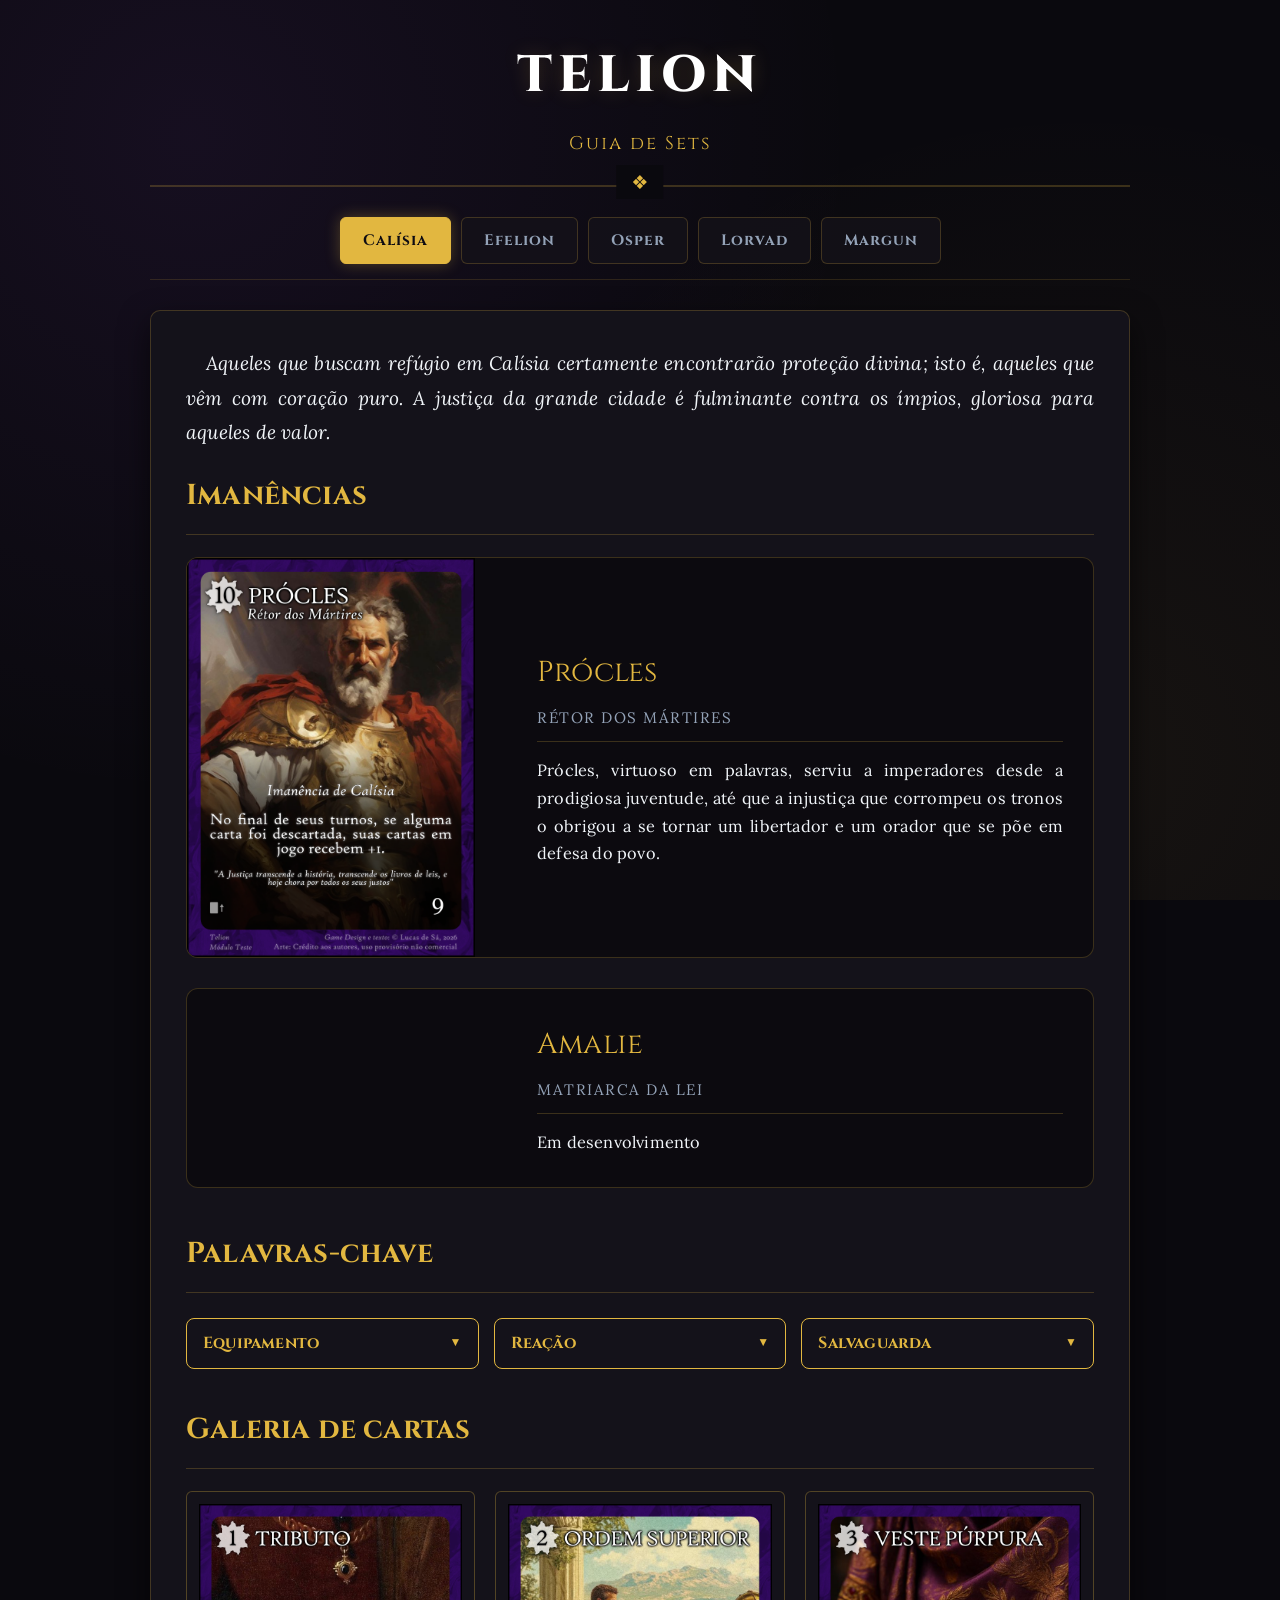
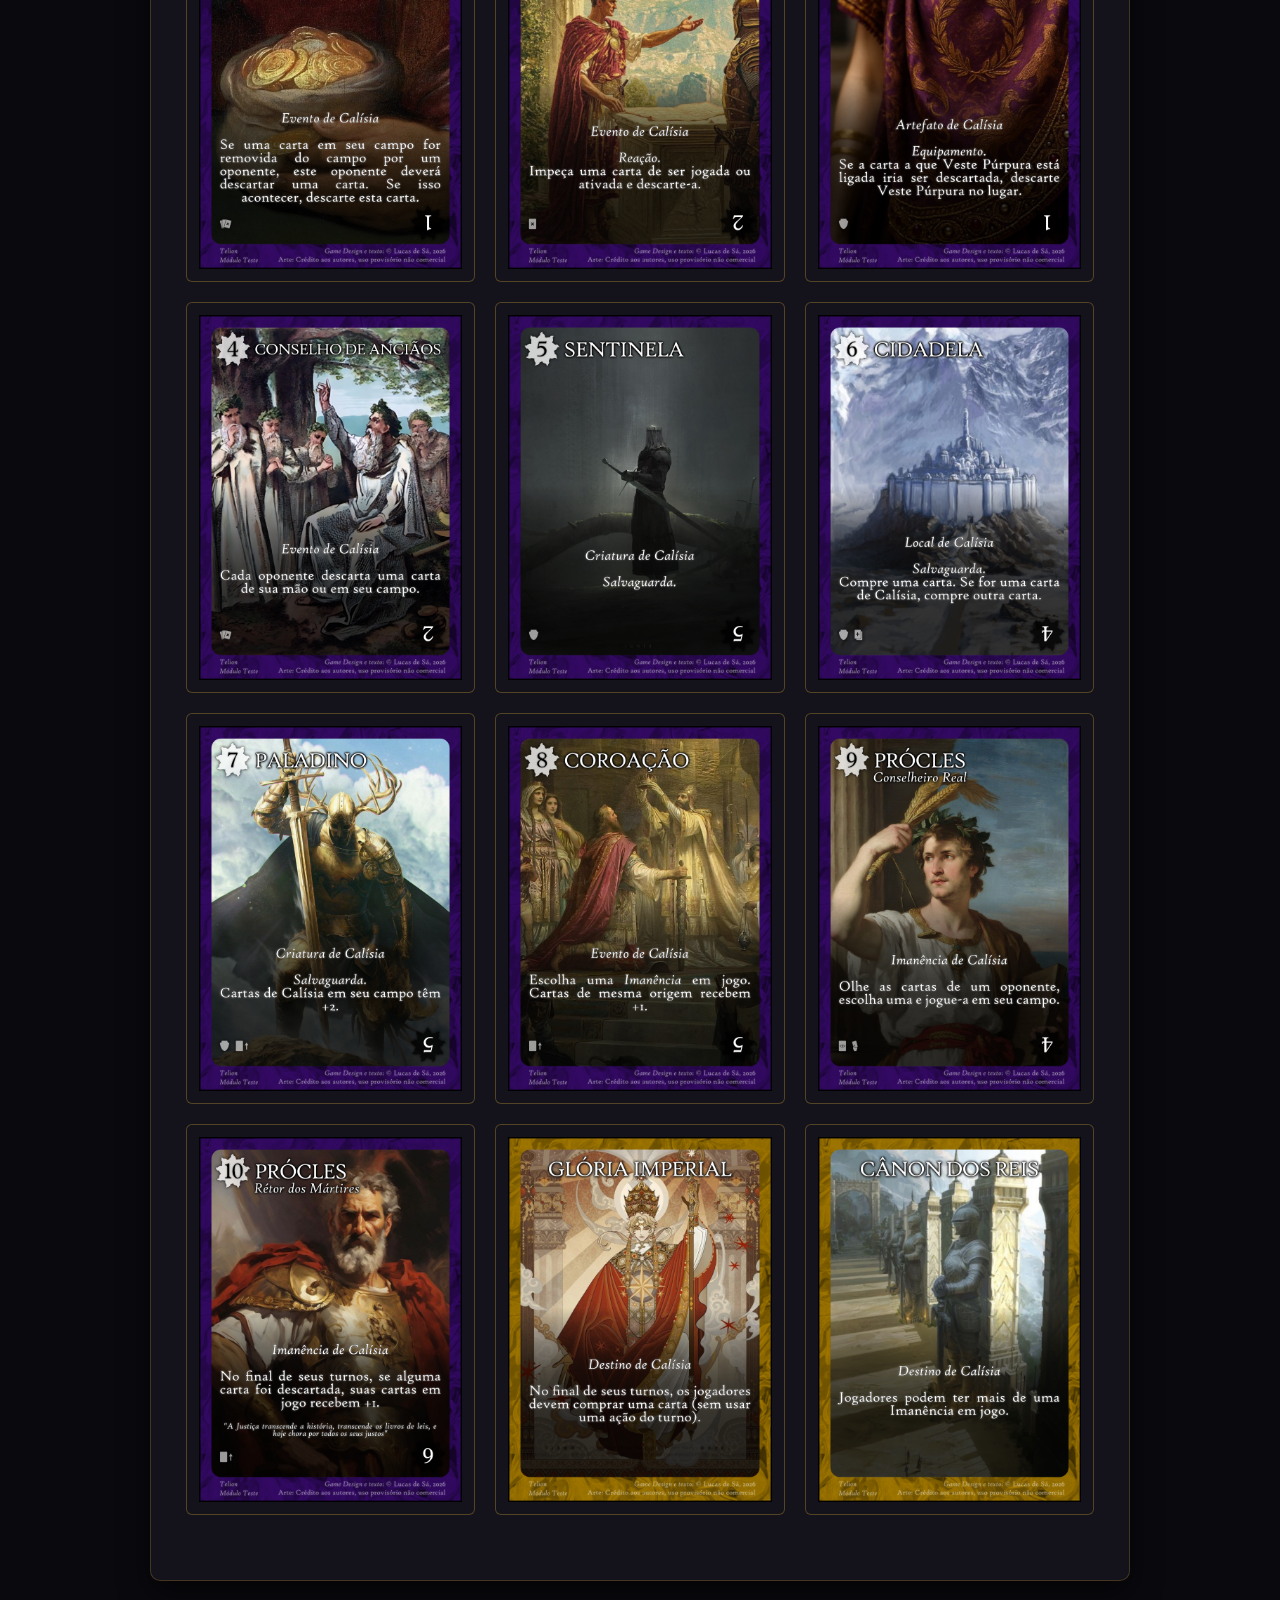
==== sets.html @ 31d84a7a "Página distinta de sets e css" ====
<!DOCTYPE html>
<html lang="pt-BR">
<head>
    <meta charset="UTF-8">
    <meta name="viewport" content="width=device-width, initial-scale=1.0">
    <title>Telion — Sets</title>
    <link rel="icon" type="image/x-icon" href="favicon.png">
    <link rel="stylesheet" href="style.css">
</head>

<body>

    <div class="container">
        <header>
            <h1 class="main-title">TELION</h1>
            <div class="subtitle">Guia de Sets</div>
        </header>

        <nav class="tabs-nav">
            <button class="tab-button active" onclick="switchTab('calisia')">Calísia</button>
            <button class="tab-button" onclick="switchTab('efelion')">Efelion</button>
            <button class="tab-button" onclick="switchTab('osper')">Osper</button>
            <button class="tab-button" onclick="switchTab('lorvad')">Lorvad</button>
            <button class="tab-button" onclick="switchTab('margun')">Margun</button>
        </nav>

        <div id="calisia" class="tab-content active">
            <div class="panel">

                <p class="set-intro">
                    <i>Aqueles que buscam refúgio em Calísia certamente encontrarão proteção divina; isto é, aqueles que vêm com coração puro. A justiça da grande cidade é fulminante contra os ímpios, gloriosa para aqueles de valor.</i>
                </p>

                <h2 class="section-title">Imanências</h2>
                <div class="heroes-showcase">
                    <div class="hero-banner-card">
                        <img class="hero-banner-img" src="cartas/Calísia_1.png" alt="Prócles">
                        <div class="hero-banner-content">
                            <div class="hero-banner-name">Prócles</div>
                            <div class="hero-banner-role">Rétor dos Mártires</div>
                            <p class="hero-banner-bio">Prócles, virtuoso em palavras, serviu a imperadores desde a prodigiosa juventude, até que a injustiça que corrompeu os tronos o obrigou a se tornar um libertador e um orador que se põe em defesa do povo.</p>
                        </div>
                    </div>

                    <div class="hero-banner-card">
                        <img class="hero-banner-img" src="">
                        <div class="hero-banner-content">
                            <div class="hero-banner-name">Amalie</div>
                            <div class="hero-banner-role">Matriarca da Lei</div>
                            <p class="hero-banner-bio">Em desenvolvimento</p>
                        </div>
                    </div>
                </div>

                <h2 class="section-title">Palavras-chave</h2>

                <div class="keywords-grid">
                    
                    <details class="kw-dropdown-item">
                        <summary>Equipamento</summary>
                        <div class="kw-dropdown-body">
                            <p>
                                Ao ser ativada, esta carta deve ser ligada a outra. A carta ativada com <i>Equipamento</i> não pode ser alvo direto de ataques, mas pode ser alvo de efeitos; além disso, ela continua provendo pontos igual ao valor de ativação.
                            </p>
                        </div>
                    </details>

                    <details class="kw-dropdown-item">
                        <summary>Reação</summary>
                        <div class="kw-dropdown-body">
                            <p>
                                Esta carta pode ser ativada do campo ou diretamente de sua mão a qualquer momento, sem consumir ações do turno. Se for ativada da mão, ponha-a em campo na forma ativada.
                            </p>
                        </div>
                    </details>

                    <details class="kw-dropdown-item">
                        <summary>Salvaguarda</summary>
                        <div class="kw-dropdown-body">
                            <p>
                                Enquanto estiverem em seu campo, apenas cartas com <i>Salvaguarda</i> podem ser atacadas ou afetadas por efeitos.
                            </p>
                        </div>
                    </details>

                </div>

                <h2 class="section-title">Galeria de cartas</h2>

                <div class="gallery-grid">
                    <!-- Substitua ou adicione as imagens de Calísia abaixo -->
                        <img class="gallery-card" src="cartas/Calísia_10.png" alt="Tributo">
                        <img class="gallery-card" src="cartas/Calísia_9.png" alt="Ordem Superior">
                        <img class="gallery-card" src="cartas/Calísia_8.png" alt="Veste Púrpura">
                        <img class="gallery-card" src="cartas/Calísia_7.png" alt="Conselho de Anciãos">
                        <img class="gallery-card" src="cartas/Calísia_6.png" alt="Sentinela">
                        <img class="gallery-card" src="cartas/Calísia_5.png" alt="Cidadela">
                        <img class="gallery-card" src="cartas/Calísia_4.png" alt="Paladino">
                        <img class="gallery-card" src="cartas/Calísia_3.png" alt="Coroação">
                        <img class="gallery-card" src="cartas/Calísia_2.png" alt="Prócles, Conselheiro Real">
                        <img class="gallery-card" src="cartas/Calísia_1.png" alt="Prócles, Rétor dos Mártires">
                        <img class="gallery-card" src="cartas/Calísia_12.png" alt="Glória Imperial">
                        <img class="gallery-card" src="cartas/Calísia_13.png" alt="Cânon dos Reis">
                </div>

            </div>
        </div>

        <div id="efelion" class="tab-content">
            <div class="panel">
                
                <p class="set-intro">
                    Em Efelion, os fios do destino são mais maleáveis, leves como o incenso, esguios como os riachos. Os mais atentos ao sobrenatural são capazes de ver e ouvir aquilo que os espíritos escondem.
                </p>

                <h2 class="section-title">Imanências</h2>

                <div class="heroes-showcase">
                    <div class="hero-banner-card">
                        <img class="hero-banner-img" src="cartas/Telion - Efelion_10.png" alt="Stessek">
                        <div class="hero-banner-content">
                            <div class="hero-banner-name">Stessek</div>
                            <div class="hero-banner-role">a Noite</div>
                            <p class="hero-banner-bio">
                                Stessek sempre foi atenta aos astros. Ainda jovem, se tornou presciente, e, antes da avançada idade, foi tomada pelos ventos como a dama de todas as estrelas noturnas.
                            </p>
                        </div>
                    </div>

                    <div class="hero-banner-card">
                        <img class="hero-banner-img" src="">
                        <div class="hero-banner-content">
                            <div class="hero-banner-name">Shem-Kofar</div>
                            <div class="hero-banner-role">Rei Profeta</div>
                            <p class="hero-banner-bio">Em desenvolvimento</p>
                        </div>
                    </div>
                </div>

                <h2 class="section-title">Palavras-chave</h2>

                <div class="keywords-grid">
                    
                    <details class="kw-dropdown-item">
                        <summary>Oculto</summary>
                        <div class="kw-dropdown-body">
                            <p>
                                Você pode jogar uma carta virada para baixo; esta carta terá o valor e os efeitos que você disser que ela tem. Outro jogador pode duvidar de suas afirmações. Se você for questionado, revele sua carta:
                            </p>
                            <ul>
                                <li>Caso ela tenha <i>Oculto</i>, o jogador que duvidou descarta duas cartas de sua mão, e a carta virada para baixo é virada para cima e passa a ter seus valores reais;</li>
                                <li>Caso ela não tenha <i>Oculto</i>, ela é descartada e você descarta uma carta de sua mão.
                            </ul>
                        </div>
                    </details>

                </div>

                <h2 class="section-title">Galeria de cartas</h2>

                <div class="gallery-grid">

                        <img class="gallery-card" src="cartas/Telion - Efelion_1.png" alt="Divinação">
                        <img class="gallery-card" src="cartas/Telion - Efelion_2.png" alt="Sombra">
                        <img class="gallery-card" src="cartas/Telion - Efelion_3.png" alt="Olhos na Escuridão">
                        <img class="gallery-card" src="cartas/Telion - Efelion_4.png" alt="Enviado do Destino">
                        <img class="gallery-card" src="cartas/Telion - Efelion_5.png" alt="Possessão">
                        <img class="gallery-card" src="cartas/Telion - Efelion_6.png" alt="Divindade Esquecida">
                        <img class="gallery-card" src="cartas/Telion - Efelion_7.png" alt="Eclipse">
                        <img class="gallery-card" src="cartas/Telion - Efelion_8.png" alt="Sefret, Astro Encarnado">
                        <img class="gallery-card" src="cartas/Telion - Efelion_9.png" alt="Stessek, a Astromante">
                        <img class="gallery-card" src="cartas/Telion - Efelion_10.png" alt="Stessek, a Noite">
                        <img class="gallery-card" src="cartas/Telion - Efelion_12.png" alt="Teose">
                        <img class="gallery-card" src="cartas/Telion - Efelion_13.png" alt="Gnose">

                </div>

            </div>
        </div>

        <div id="osper" class="tab-content">
            <div class="panel">
                
                <p class="set-intro">
                    Nos campos de Osper, aqueles de espírito bravio herdam o louvor das gerações. Os que anseiam por liberdade a conquistam com perícia e os dignos recebem o mistério do sagrado metal Osperita.
                </p>

                <h2 class="section-title">Imanências</h2>

                <div class="heroes-showcase">
                    <div class="hero-banner-card">
                        <img class="hero-banner-img" src="cartas/Telion - Osper_10.png" alt="Tunmir">
                        <div class="hero-banner-content">
                            <div class="hero-banner-name">Tunmir</div>
                            <div class="hero-banner-role">o Imortal</div>
                            <p class="hero-banner-bio">
                                Escolhido pela Senda, Tunmir recebe o mistério da Osperita, mas não para benefício próprio. Guerreiro invencível, herda a imortalidade para trazer fim àqueles que ousam valer-se do povo de Osper.
                            </p>
                        </div>
                    </div>

                    <div class="hero-banner-card">
                        <img class="hero-banner-img" src="">
                        <div class="hero-banner-content">
                            <div class="hero-banner-name">Feskör</div>
                            <div class="hero-banner-role">Espada do Apocalipse</div>
                            <p class="hero-banner-bio">Em desenvolvimento</p>
                        </div>
                    </div>
                </div>

                <h2 class="section-title">Palavras-chave</h2>

                <div class="keywords-grid">
                    
                    <details class="kw-dropdown-item">
                        <summary>Equipamento</summary>
                        <div class="kw-dropdown-body">
                            <p>
                                Ao ser ativada, esta carta deve ser ligada a outra. A carta ativada com <i>Equipamento</i> não pode ser alvo direto de ataques, mas pode ser alvo de efeitos; além disso, ela continua provendo pontos igual ao valor de ativação.
                            </p>
                        </div>
                    </details>

                    <details class="kw-dropdown-item">
                        <summary>Reação</summary>
                        <div class="kw-dropdown-body">
                            <p>
                                Esta carta pode ser ativada do campo ou diretamente de sua mão a qualquer momento, sem consumir ações do turno. Se for ativada da mão, ponha-a em campo na forma ativada.
                            </p>
                        </div>
                    </details>

                </div>

                <h2 class="section-title">Galeria de cartas</h2>

                <div class="gallery-grid">

                    <img class="gallery-card" src="cartas/Telion - Osper_1.png" alt="Ressentimento">
                    <img class="gallery-card" src="cartas/Telion - Osper_2.png" alt="Espadachim">
                    <img class="gallery-card" src="cartas/Telion - Osper_3.png" alt="Campos de Sangue">
                    <img class="gallery-card" src="cartas/Telion - Osper_4.png" alt="Emboscada">
                    <img class="gallery-card" src="cartas/Telion - Osper_5.png" alt="Espada de Osperita">
                    <img class="gallery-card" src="cartas/Telion - Osper_6.png" alt="Vingança">
                    <img class="gallery-card" src="cartas/Telion - Osper_7.png" alt="Caminho do Guerreiro">
                    <img class="gallery-card" src="cartas/Telion - Osper_8.png" alt="Húbris">
                    <img class="gallery-card" src="cartas/Telion - Osper_9.png" alt="Tunmir da Lâmina Sacra">
                    <img class="gallery-card" src="cartas/Telion - Osper_10.png" alt="Tunmir, o Imortal">
                    <img class="gallery-card" src="cartas/Telion - Osper_12.png" alt="Canção Imortal">
                    <img class="gallery-card" src="cartas/Telion - Osper_13.png" alt="Catársis">
                </div>
            </div>
        </div>

        <div id="lorvad" class="tab-content">
            <div class="panel">
                
                <p class="set-intro">
                    Lorvad, País dos Cavaleiros. Muitos dos que aqui crescem aprendem desde cedo que a vida não é dada, mas deve ser conquistada. O Caminho é não dobrar os joelhos antes de brandir a lança.
                </p>

                <h2 class="section-title">Imanências</h2>

                <div class="heroes-showcase">
                    <div class="hero-banner-card">
                        <img class="hero-banner-img" src="cartas/Telion - Lorvad_10.png" alt="Astar">
                        <div class="hero-banner-content">
                            <div class="hero-banner-name">Astar</div>
                            <div class="hero-banner-role">Anjo da Liberdade</div>
                            <p class="hero-banner-bio">
                                Astar sempre se deleitou em cavalgar pelos campos. Seu coração amava a liberdade. Por essa liberdade, sua e de seu povo, lutou toda a sua vida até ser elevado como seu portador eterno.
                            </p>
                        </div>
                    </div>

                    <div class="hero-banner-card">
                        <img class="hero-banner-img" src="">
                        <div class="hero-banner-content">
                            <div class="hero-banner-name">Remmskar</div>
                            <div class="hero-banner-role">Solista da Tempestade</div>
                            <p class="hero-banner-bio">Em desenvolvimento</p>
                        </div>
                    </div>
                </div>

                <h2 class="section-title">Palavras-chave</h2>

                <div class="keywords-grid">
                    
                    <p style="font-size: 0.9rem; color: var(--text-muted); font-style: italic;">
                            (Este set não possui palavras-chave específicas).
                        </p>

                </div>

                <h2 class="section-title">Galeria de cartas</h2>

                <div class="gallery-grid">

                        <img class="gallery-card" src="cartas/Telion - Lorvad_1.png" alt="Dom da Inocência">
                        <img class="gallery-card" src="cartas/Telion - Lorvad_2.png" alt="Cântico de Batalha">
                        <img class="gallery-card" src="cartas/Telion - Lorvad_3.png" alt="Ventos Impetuosos">
                        <img class="gallery-card" src="cartas/Telion - Lorvad_4.png" alt="Cavalo Fiel">
                        <img class="gallery-card" src="cartas/Telion - Lorvad_5.png" alt="Bravura">
                        <img class="gallery-card" src="cartas/Telion - Lorvad_6.png" alt="Chamado à Aventura">
                        <img class="gallery-card" src="cartas/Telion - Lorvad_7.png" alt="Salto de Fé">
                        <img class="gallery-card" src="cartas/Telion - Lorvad_8.png" alt="Embate Inesquecível">
                        <img class="gallery-card" src="cartas/Telion - Lorvad_9.png" alt="Astar, Prodígio Cavaleiro">
                        <img class="gallery-card" src="cartas/Telion - Lorvad_10.png" alt="Astar, Anjo da Liberdade">
                        <img class="gallery-card" src="cartas/Telion - Lorvad_11.png" alt="Espírito Desacorrentado">
                        <img class="gallery-card" src="cartas/Telion - Lorvad_12.png" alt="Romper Barreiras">

                </div>
            </div>
        </div>

        <div id="margun" class="tab-content">
            <div class="panel">
                
                <p class="set-intro">
                    Os segredos dos mortos estão guardados sob o véu inseparável do submundo, porém ocasionalmente alguns conseguem escutar os sussurros que vêm do outro lado; principalmente quando se trata dos divinadores de Margun.
                </p>

                <h2 class="section-title">Imanências</h2>

                <div class="heroes-showcase">
                    <div class="hero-banner-card">
                        <img class="hero-banner-img" src="cartas/Telion - Margun_10.png" alt="Erin">
                        <div class="hero-banner-content">
                            <div class="hero-banner-name">Erin</div>
                            <div class="hero-banner-role">Musa da Lamentação</div>
                            <p class="hero-banner-bio">
                                Erin dedicava-se a consolar e assistir àqueles que perderam entes queridos. Seu coração pio a elevou entre todos, até que, antes de ver a morte, foi dada passagem ao lugar entre mundos, onde observa a jornada de muitas almas.
                            </p>
                        </div>
                    </div>

                    <div class="hero-banner-card">
                        <img class="hero-banner-img" src="">
                        <div class="hero-banner-content">
                            <div class="hero-banner-name">Baruk</div>
                            <div class="hero-banner-role">Rei Caído</div>
                            <p class="hero-banner-bio">Em desenvolvimento</p>
                        </div>
                    </div>
                </div>

                <h2 class="section-title">Palavras-chave</h2>

                <div class="keywords-grid">
                    
                    <p style="font-size: 0.9rem; color: var(--text-muted); font-style: italic;">
                            (Este set não possui palavras-chave específicas).
                        </p>

                </div>

                <h2 class="section-title">Galeria de cartas</h2>

                <div class="gallery-grid">

                        <img class="gallery-card" src="cartas/Telion - Margun_1.png" alt="Rito Fúnebre">
                        <img class="gallery-card" src="cartas/Telion - Margun_2.png" alt="Incensário">
                        <img class="gallery-card" src="cartas/Telion - Margun_3.png" alt="Culto aos Ancestrais">
                        <img class="gallery-card" src="cartas/Telion - Margun_4.png" alt="Jardim do Descanso">
                        <img class="gallery-card" src="cartas/Telion - Margun_5.png" alt="Epitáfio">
                        <img class="gallery-card" src="cartas/Telion - Margun_6.png" alt="Fantasma">
                        <img class="gallery-card" src="cartas/Telion - Margun_7.png" alt="Dança dos Mortos">
                        <img class="gallery-card" src="cartas/Telion - Margun_8.png" alt="Condrac, Guia do Submundo">
                        <img class="gallery-card" src="cartas/Telion - Margun_9.png" alt="Erin, Dama Carpideira">
                        <img class="gallery-card" src="cartas/Telion - Margun_10.png" alt="Erin, Musa da Lamentação">
                        <img class="gallery-card" src="cartas/Telion - Margun_11.png" alt="Reencarnação">
                        <img class="gallery-card" src="cartas/Telion - Margun_12.png" alt="Paz Eterna">

                </div>
            </div>
        </div>

    </div>

    <script>
        function switchTab(tabId) {
            document.querySelectorAll('.tab-content').forEach(c => c.classList.remove('active'));
            document.querySelectorAll('.tab-button').forEach(b => b.classList.remove('active'));
            document.getElementById(tabId).classList.add('active');
            if(event && event.currentTarget) event.currentTarget.classList.add('active');
        }
    </script>
</body>
</html>
---- style.css ----
@import url('https://fonts.googleapis.com/css2?family=Cinzel:wght@600;700;800&family=Lora:ital,wght@0,400;0,500;0,600;1,400&display=swap');

        :root {
            --bg-dark: #0a090e;
            --bg-card: #14121a;
            --bg-card-hover: #1c1826;
            --accent-gold: #e2b740;
            --accent-gold-glow: rgba(226, 183, 64, 0.2);
            --accent-purple: #a855f7;
            --text-main: #f1f5f9;
            --text-muted: #94a3b8;
            --border-color: rgba(226, 183, 64, 0.22);
            
            /* Tipografia otimizada para legibilidade digital */
            --font-heading: 'Cinzel', serif;
            --font-body: 'Lora', system-ui, -apple-system, sans-serif;
        }

        * {
            box-sizing: border-box;
            margin: 0;
            padding: 0;
        }

        body {
            background-color: var(--bg-dark);
            color: var(--text-main);
            font-family: var(--font-body);
            font-size: 18px;
            line-height: 1.8;
            letter-spacing: 0.2px;
            background-image: 
                radial-gradient(circle at 15% 15%, rgba(168, 85, 247, 0.08) 0%, transparent 50%),
                radial-gradient(circle at 85% 85%, rgba(226, 183, 64, 0.06) 0%, transparent 50%);
            background-attachment: fixed;
            padding: 30px 15px;
            -webkit-font-smoothing: antialiased;
        }

        .container {
            max-width: 980px;
            margin: 0 auto;
        }

        /* Header */
        header {
            text-align: center;
            padding-bottom: 25px;
            margin-bottom: 30px;
            border-bottom: 2px solid var(--border-color);
            position: relative;
        }

        header::after {
            content: '❖';
            position: absolute;
            bottom: -14px;
            left: 50%;
            transform: translateX(-50%);
            background: var(--bg-dark);
            padding: 0 15px;
            color: var(--accent-gold);
            font-size: 1.2rem;
        }

        h1.main-title {
            font-family: var(--font-heading);
            font-size: 3.2rem;
            font-weight: 800;
            letter-spacing: 6px;
            color: #ffffff;
            text-shadow: 0 0 20px var(--accent-gold-glow);
            text-transform: uppercase;
            margin-bottom: 5px;
        }

        .subtitle {
            font-family: var(--font-heading);
            font-size: 1.15rem;
            color: var(--accent-gold);
            letter-spacing: 2px;
        }

        /* NAVEGAÇÃO POR TABS */
        .tabs-nav {
            display: flex;
            flex-wrap: wrap;
            gap: 10px;
            justify-content: center;
            margin-bottom: 30px;
            border-bottom: 1px solid rgba(226, 183, 64, 0.15);
            padding-bottom: 15px;
        }

        .tab-button {
            background: rgba(20, 18, 26, 0.8);
            border: 1px solid var(--border-color);
            color: var(--text-muted);
            padding: 12px 22px;
            font-family: var(--font-heading);
            font-size: 0.95rem;
            font-weight: 700;
            letter-spacing: 1px;
            border-radius: 6px;
            cursor: pointer;
            transition: all 0.25s ease;
            display: flex;
            align-items: center;
            gap: 8px;
        }

        .tab-button:hover {
            color: #ffffff;
            border-color: var(--accent-gold);
            background: var(--bg-card-hover);
        }

        .tab-button.active {
            background: var(--accent-gold);
            color: #0d0b12;
            border-color: var(--accent-gold);
            box-shadow: 0 0 15px rgba(226, 183, 64, 0.3);
        }

        /* PAINÉIS DE CONTEÚDO */
        .tab-content {
            display: none;
            animation: fadeIn 0.3s ease-in-out;
        }

        .tab-content.active {
            display: block;
        }

        @keyframes fadeIn {
            from { opacity: 0; transform: translateY(6px); }
            to { opacity: 1; transform: translateY(0); }
        }

        .panel {
            background: var(--bg-card);
            border: 1px solid var(--border-color);
            border-radius: 10px;
            padding: 35px;
            box-shadow: 0 12px 30px rgba(0, 0, 0, 0.6);
        }

        h2.section-title {
            font-family: var(--font-heading);
            font-size: 1.8rem;
            font-weight: 700;
            color: var(--accent-gold);
            border-bottom: 1px solid var(--border-color);
            padding-bottom: 12px;
            margin-bottom: 22px;
            display: flex;
            align-items: center;
            gap: 12px;
        }

        h3.subsection-title {
            font-family: var(--font-heading);
            font-size: 1.25rem;
            font-weight: 600;
            color: #ffffff;
            margin: 24px 0 12px 0;
        }

        p {
            margin-bottom: 16px;
            font-size: 1.05rem;
            color: var(--text-main);
            text-indent: 20px;
            text-align: justify;
        }

        ul {
            margin-left: 24px;
            margin-bottom: 18px;
        }

        li {
            margin-bottom: 10px;
            font-size: 1.02rem;
        }

        /* OPÇÕES DE TURNO */
        .options-grid {
            display: grid;
            grid-template-columns: 1fr 1fr;
            gap: 20px;
            margin: 22px 0;
        }

        @media (max-width: 768px) {
            .options-grid { grid-template-columns: 1fr; }
        }

        .option-box {
            background: rgba(255, 255, 255, 0.02);
            border: 1px solid var(--border-color);
            border-radius: 8px;
            padding: 22px;
        }

        .option-box-header {
            font-family: var(--font-heading);
            font-size: 1.15rem;
            font-weight: 700;
            color: var(--accent-gold);
            margin-bottom: 12px;
            border-bottom: 1px dashed rgba(226, 183, 64, 0.3);
            padding-bottom: 8px;
        }

        /* HIGHLIGHT BOX */
        .highlight-box {
            background: rgba(226, 183, 64, 0.08);
            border-left: 4px solid var(--accent-gold);
            padding: 18px 20px;
            margin: 20px 0;
            border-radius: 0 8px 8px 0;
            font-size: 1.02rem;
        }

        /* ANATOMIA DA CARTA */
        .anatomy-container {
            display: grid;
            grid-template-columns: 1fr 1fr;
            gap: 35px;
            align-items: center;
        }

        @media (max-width: 768px) {
            .anatomy-container { grid-template-columns: 1fr; }
        }

        .anatomy-image-wrap {
            text-align: center;
        }

        .anatomy-image-wrap img {
            max-width: 100%;
            border-radius: 10px;
            border: 1px solid var(--border-color);
            box-shadow: 0 10px 25px rgba(0,0,0,0.7);
        }

        /* SETS SHOWCASE */
        .set-card {
            background: rgba(0,0,0,0.3);
            border: 1px solid var(--border-color);
            border-radius: 10px;
            padding: 24px;
            margin-bottom: 25px;
            display: grid;
            grid-template-columns: 360px 1fr;
            gap: 25px;
            align-items: start;
        }

        @media (max-width: 768px) {
            .set-card { grid-template-columns: 1fr; }
        }

        .set-img-wrap img {
            width: 100%;
            border-radius: 8px;
            border: 1px solid rgba(226, 183, 64, 0.35);
            box-shadow: 0 6px 18px rgba(0,0,0,0.6);
            transition: transform 0.3s ease;
        }

        .set-img-wrap img:hover {
            transform: scale(1.5);
            position: relative;
            z-index: 10;
        }

        .set-title {
            font-family: var(--font-heading);
            font-size: 1.5rem;
            font-weight: 700;
            color: var(--accent-gold);
            margin-bottom: 12px;
        }

        .keyword-badge {
            display: inline-block;
            background: rgba(226, 183, 64, 0.15);
            border: 1px solid var(--accent-gold);
            color: var(--accent-gold);
            padding: 4px 12px;
            border-radius: 4px;
            font-size: 0.9rem;
            font-weight: 700;
            letter-spacing: 0.5px;
            margin-top: 10px;
            margin-bottom: 6px;
        }

        /* GALERIA DE CARTAS */
        .gallery-set-title {
            font-family: var(--font-heading);
            font-size: 1.4rem;
            color: var(--accent-gold);
            margin: 30px 0 15px 0;
            border-bottom: 1px solid var(--border-color);
            padding-bottom: 6px;
        }

        .gallery-grid {
            display: grid;
            grid-template-columns: repeat(auto-fill, minmax(220px, 1fr));
            gap: 20px;
            margin-bottom: 30px;
        }

        .gallery-card {
            background: var(--bg-card);
            border: 1px solid var(--border-color);
            padding: 12px;
            text-align: center;
            width: 100%;
            height: auto;
            border-radius: 6px;
            border: 1px solid rgba(226, 183, 64, 0.3);
            transition: transform 0.3s ease;
            cursor: pointer;
        }

        .gallery-card:hover {
            transform: scale(1.5);
            position: relative;
            z-index: 10;
        }

        footer {
            text-align: center;
            padding: 25px;
            color: var(--text-muted);
            font-size: 0.95rem;
            border-top: 1px solid var(--border-color);
            margin-top: 40px;
        }

        .keywords-grid {
            display: flex;
            flex-wrap: wrap;
            gap: 15px;
            justify-content: center;
            margin: 25px 0 35px 0;
        }

        .kw-dropdown {
            border-radius: 8px;
            overflow: hidden;
            width: fit-content;
            max-width: 80%;
            margin-left: auto;
            margin-right: auto;
        }

        .kw-dropdown summary {
            font-family: var(--font-heading);
            color: var(--accent-gold);
            padding: 5px 20px;
            cursor: pointer;
            user-select: none;
            font-weight: 500;
            display: flex;
            align-items: center;
            justify-content: center;
            outline: none;
            white-space: nowrap;
        }

        .kw-dropdown summary::-webkit-details-marker { display: none; }

        .kw-dropdown summary::after {
            content: "▼";
            font-size: 0.8rem;
            transition: transform 0.3s ease;
            margin-left: 10px;
        }

        .kw-dropdown[open] summary::after {
            transform: rotate(180deg);
        }

        .kw-dropdown-content {
            padding: 0 20px 20px 20px;
            border-top: 1px dashed rgba(226, 183, 64, 0.2);
        }

        .kw-item {
            margin-top: 15px;
        }

        /* Personagens em Mosaico Duplo Épico */
        .heroes-showcase {
            display: flex;
            flex-direction: column;
            gap: 30px;
            margin-bottom: 40px;
        }

        .hero-banner-card {
            background: rgba(0, 0, 0, 0.4);
            border: 1px solid var(--border-color);
            border-radius: 12px;
            overflow: hidden;
            display: grid;
            grid-template-columns: 320px 1fr;
            transition: border-color 0.3s ease, box-shadow 0.3s ease;
        }

        .hero-banner-card:hover {
            border-color: var(--accent-gold);
            box-shadow: 0 8px 25px rgba(226, 183, 64, 0.15);
        }

        @media (max-width: 768px) {
            .hero-banner-card { grid-template-columns: 1fr; }
        }

        .hero-banner-img {
            width: 90%;
            height: 90%px;
            object-fit: cover;
            display: block;
        }

        .hero-banner-content {
            padding: 30px;
            display: flex;
            flex-direction: column;
            justify-content: center;
        }

        .hero-banner-name {
            font-family: var(--font-heading);
            font-size: 1.8rem;
            color: var(--accent-gold);
            margin-bottom: 5px;
        }

        .hero-banner-role {
            font-size: 0.95rem;
            color: var(--text-muted);
            text-transform: uppercase;
            letter-spacing: 1.5px;
            margin-bottom: 15px;
            border-bottom: 1px solid var(--border-color);
            padding-bottom: 10px;
        }

        .hero-banner-bio {
            font-size: 1.02rem;
            line-height: 1.7;
            color: var(--text-main);
            text-indent: 0;
            margin: 0;
        }

        .set-intro {
             font-size: 1.2rem;
             margin-bottom: 20px;
             font-style: italic;
        }

        .kw-dropdown-item {
            flex: 1 1 250px;             /* Enfileira na horizontal e expande proporcionalmente */
            max-width: 320px;            /* Evita que fiquem gigantes em telas muito grandes */
            border: 1px solid var(--accent-gold);
            border-radius: 8px;
            overflow: hidden;
            height: fit-content;         /* Garante que o dropdown não afete a altura dos vizinhos */
            transition: background 0.3s ease;
        }

        .kw-dropdown-item:hover {
            background: rgba(226, 183, 64, 0.08);
        }

        /* Botão/Título de cada Palavra-Chave */
        .kw-dropdown-item summary {
            font-family: var(--font-heading);
            color: var(--accent-gold);
            font-weight: 700;
            font-size: 1rem;
            padding: 10px 16px;
            cursor: pointer;
            user-select: none;
            display: flex;
            align-items: center;
            justify-content: space-between;
            outline: none;
        }

        .kw-dropdown-item summary::-webkit-details-marker {
            display: none;
        }

        .kw-dropdown-item summary::after {
            content: "▼";
            font-size: 0.75rem;
            margin-left: 8px;
            transition: transform 0.3s ease;
        }

        .kw-dropdown-item[open] summary::after {
            transform: rotate(180deg);
        }

        /* Conteúdo Expandido da Regra */
        .kw-dropdown-body {
            padding: 12px 16px;
            border-top: 1px dashed rgba(226, 183, 64, 0.25);
            background: rgba(0, 0, 0, 0.2);
        }

        .kw-dropdown-body p {
            font-size: 0.95rem;
            color: var(--text-main);
            margin: 0;
        }
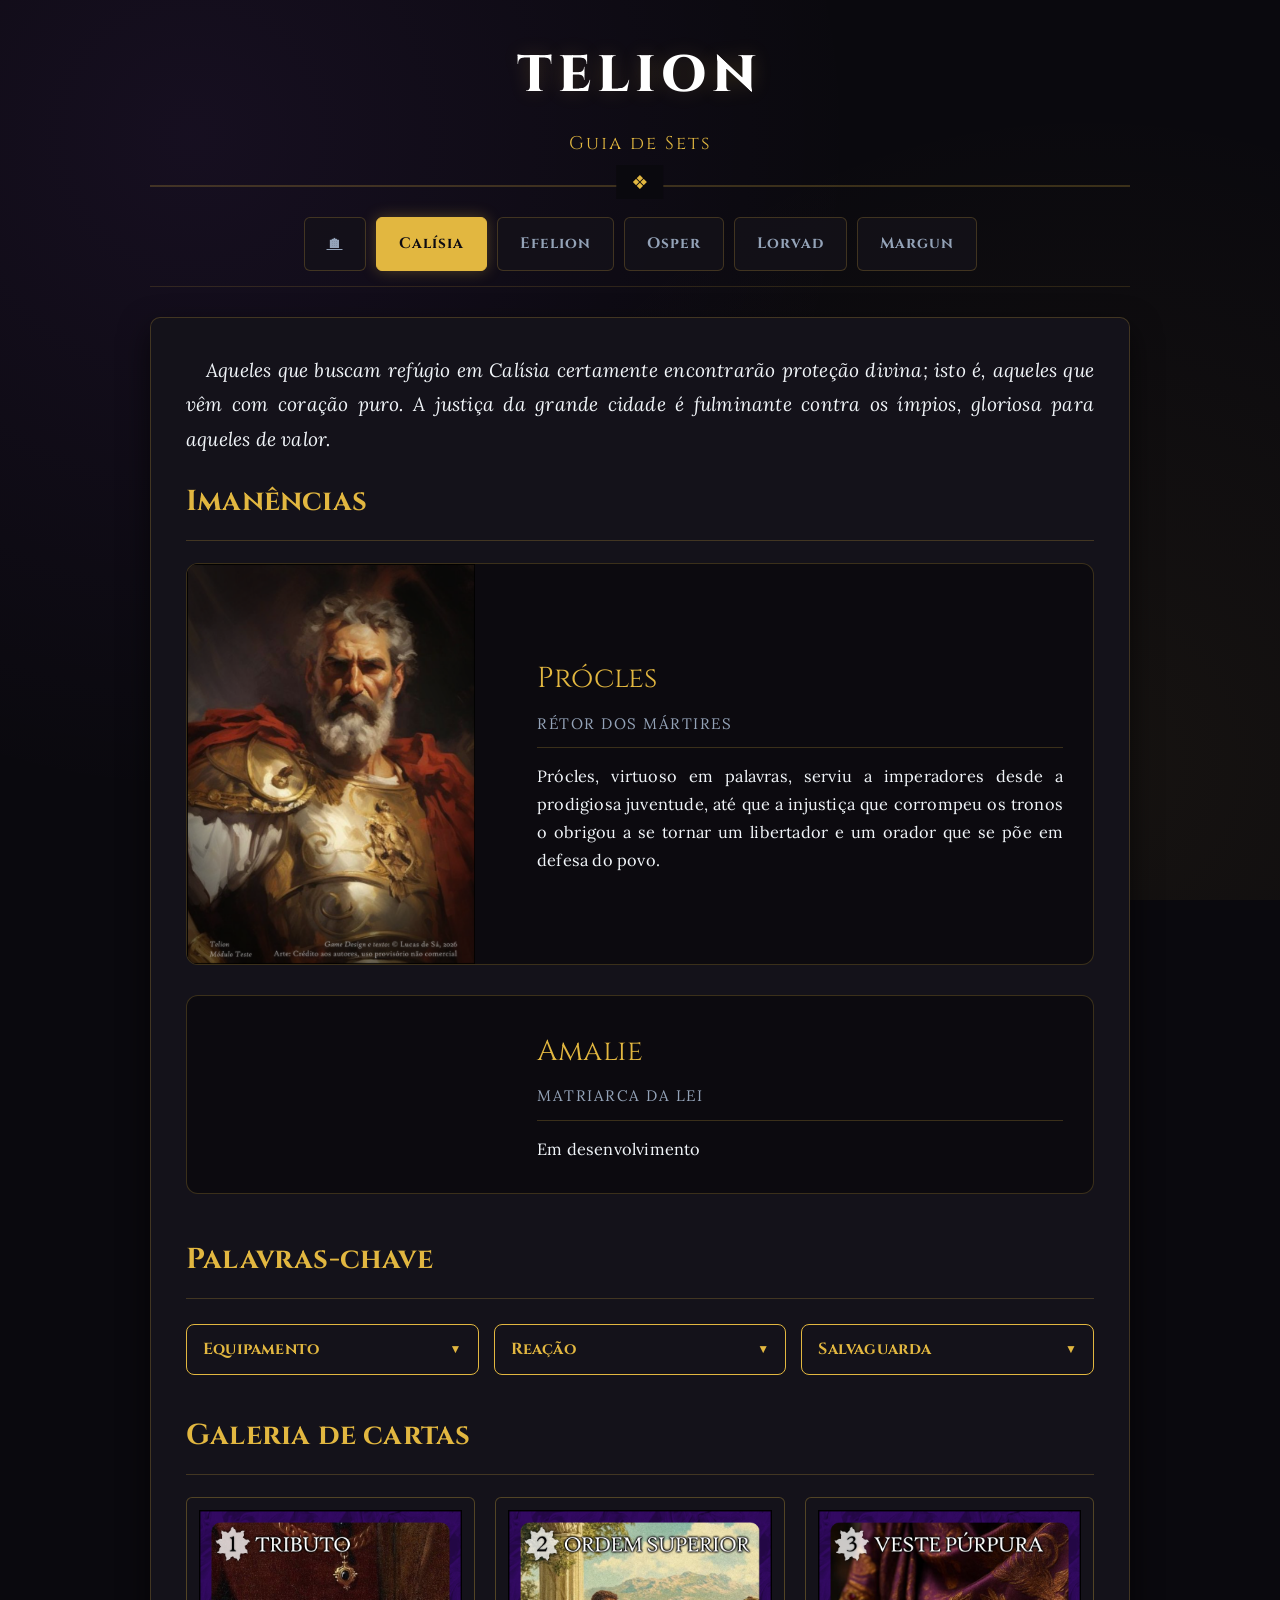
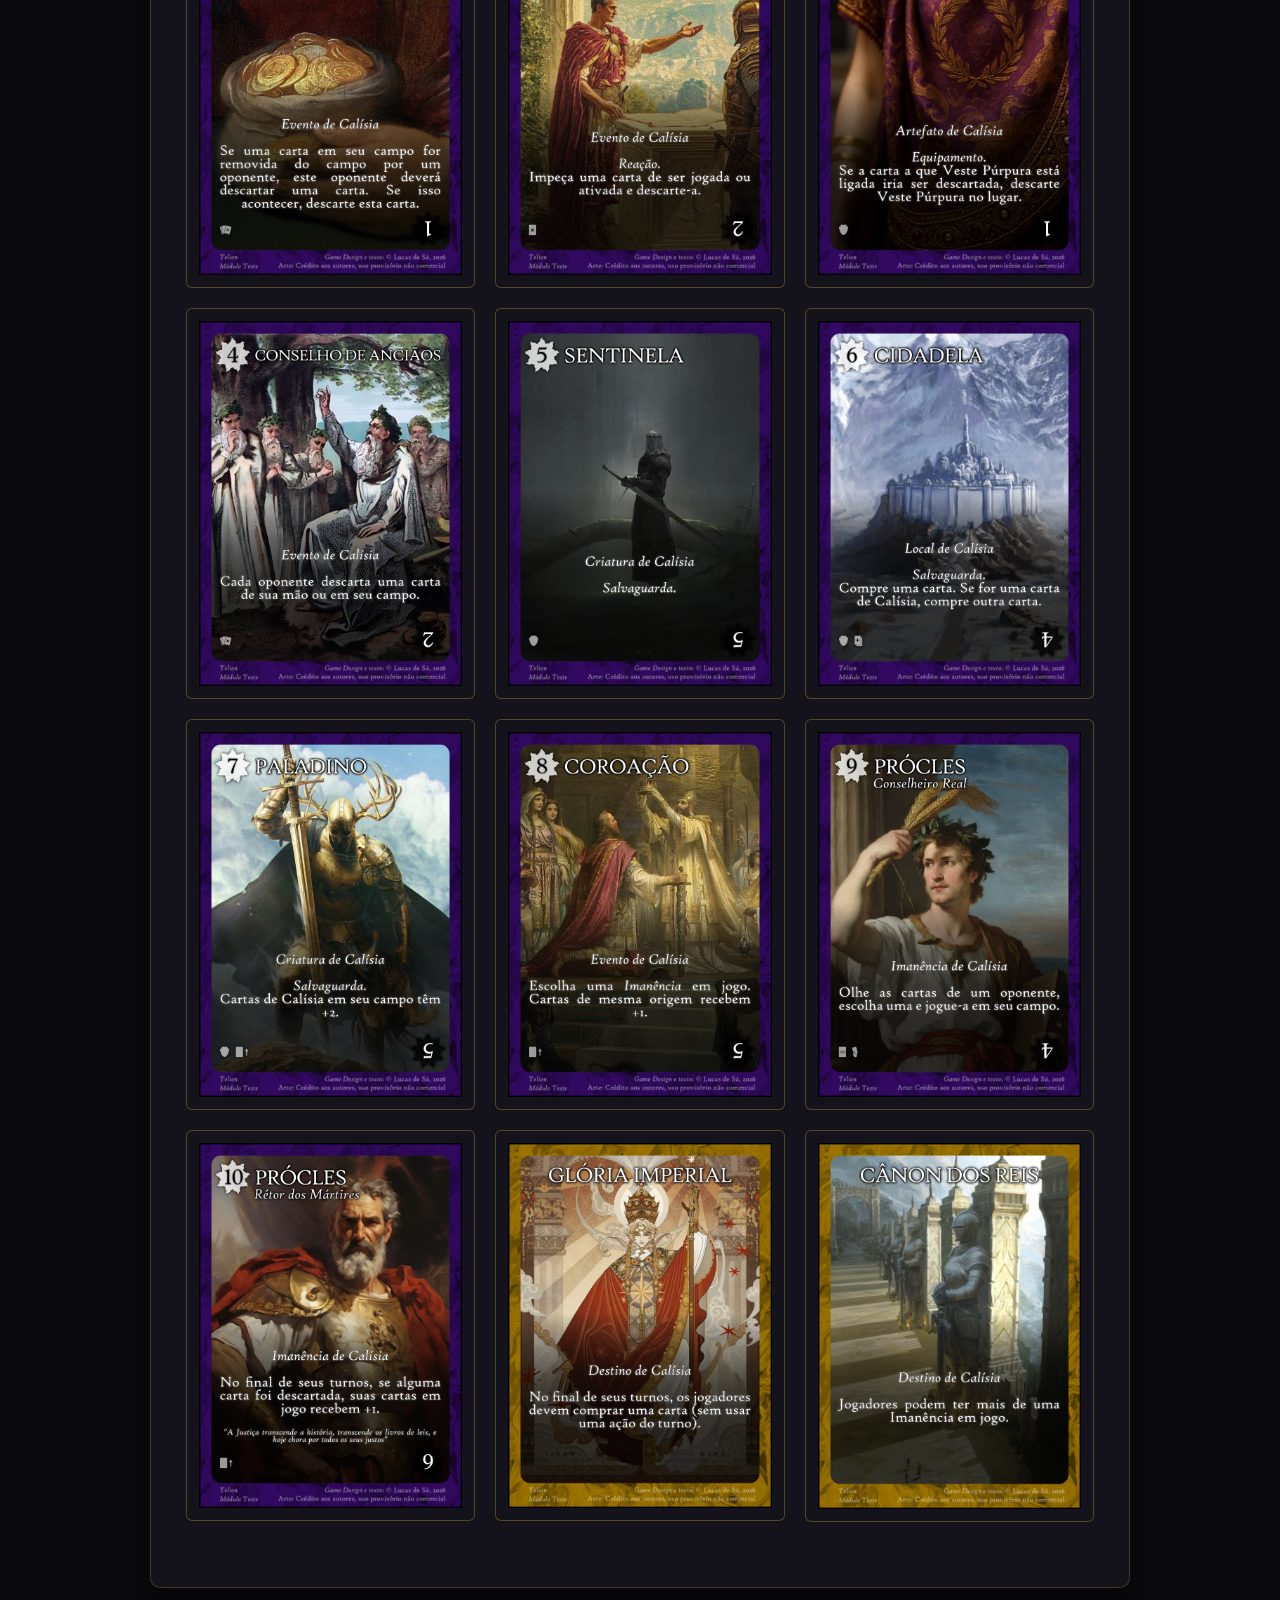
==== commit 05855f2f: "Imagens dedicadas para os sets" ====
--- a/sets.html
+++ b/sets.html
@@ -17,6 +17,7 @@
         </header>
 
         <nav class="tabs-nav">
+            <a class="tab-button" href="./index.html">🏠︎</a>
             <button class="tab-button active" onclick="switchTab('calisia')">Calísia</button>
             <button class="tab-button" onclick="switchTab('efelion')">Efelion</button>
             <button class="tab-button" onclick="switchTab('osper')">Osper</button>
@@ -34,7 +35,7 @@
                 <h2 class="section-title">Imanências</h2>
                 <div class="heroes-showcase">
                     <div class="hero-banner-card">
-                        <img class="hero-banner-img" src="cartas/Calísia_1.png" alt="Prócles">
+                        <img class="hero-banner-img" src="Calísia - Prócles.png" alt="Prócles">
                         <div class="hero-banner-content">
                             <div class="hero-banner-name">Prócles</div>
                             <div class="hero-banner-role">Rétor dos Mártires</div>
@@ -117,7 +118,7 @@
 
                 <div class="heroes-showcase">
                     <div class="hero-banner-card">
-                        <img class="hero-banner-img" src="cartas/Telion - Efelion_10.png" alt="Stessek">
+                        <img class="hero-banner-img" src="Efelion - Stessek.png" alt="Stessek">
                         <div class="hero-banner-content">
                             <div class="hero-banner-name">Stessek</div>
                             <div class="hero-banner-role">a Noite</div>
@@ -189,7 +190,7 @@
 
                 <div class="heroes-showcase">
                     <div class="hero-banner-card">
-                        <img class="hero-banner-img" src="cartas/Telion - Osper_10.png" alt="Tunmir">
+                        <img class="hero-banner-img" src="Osper - Tunmir.png" alt="Tunmir">
                         <div class="hero-banner-content">
                             <div class="hero-banner-name">Tunmir</div>
                             <div class="hero-banner-role">o Imortal</div>
@@ -264,7 +265,7 @@
 
                 <div class="heroes-showcase">
                     <div class="hero-banner-card">
-                        <img class="hero-banner-img" src="cartas/Telion - Lorvad_10.png" alt="Astar">
+                        <img class="hero-banner-img" src="Lorvad - Astar.png" alt="Astar">
                         <div class="hero-banner-content">
                             <div class="hero-banner-name">Astar</div>
                             <div class="hero-banner-role">Anjo da Liberdade</div>
@@ -326,7 +327,7 @@
 
                 <div class="heroes-showcase">
                     <div class="hero-banner-card">
-                        <img class="hero-banner-img" src="cartas/Telion - Margun_10.png" alt="Erin">
+                        <img class="hero-banner-img" src="Margun - Erin.png" alt="Erin">
                         <div class="hero-banner-content">
                             <div class="hero-banner-name">Erin</div>
                             <div class="hero-banner-role">Musa da Lamentação</div>
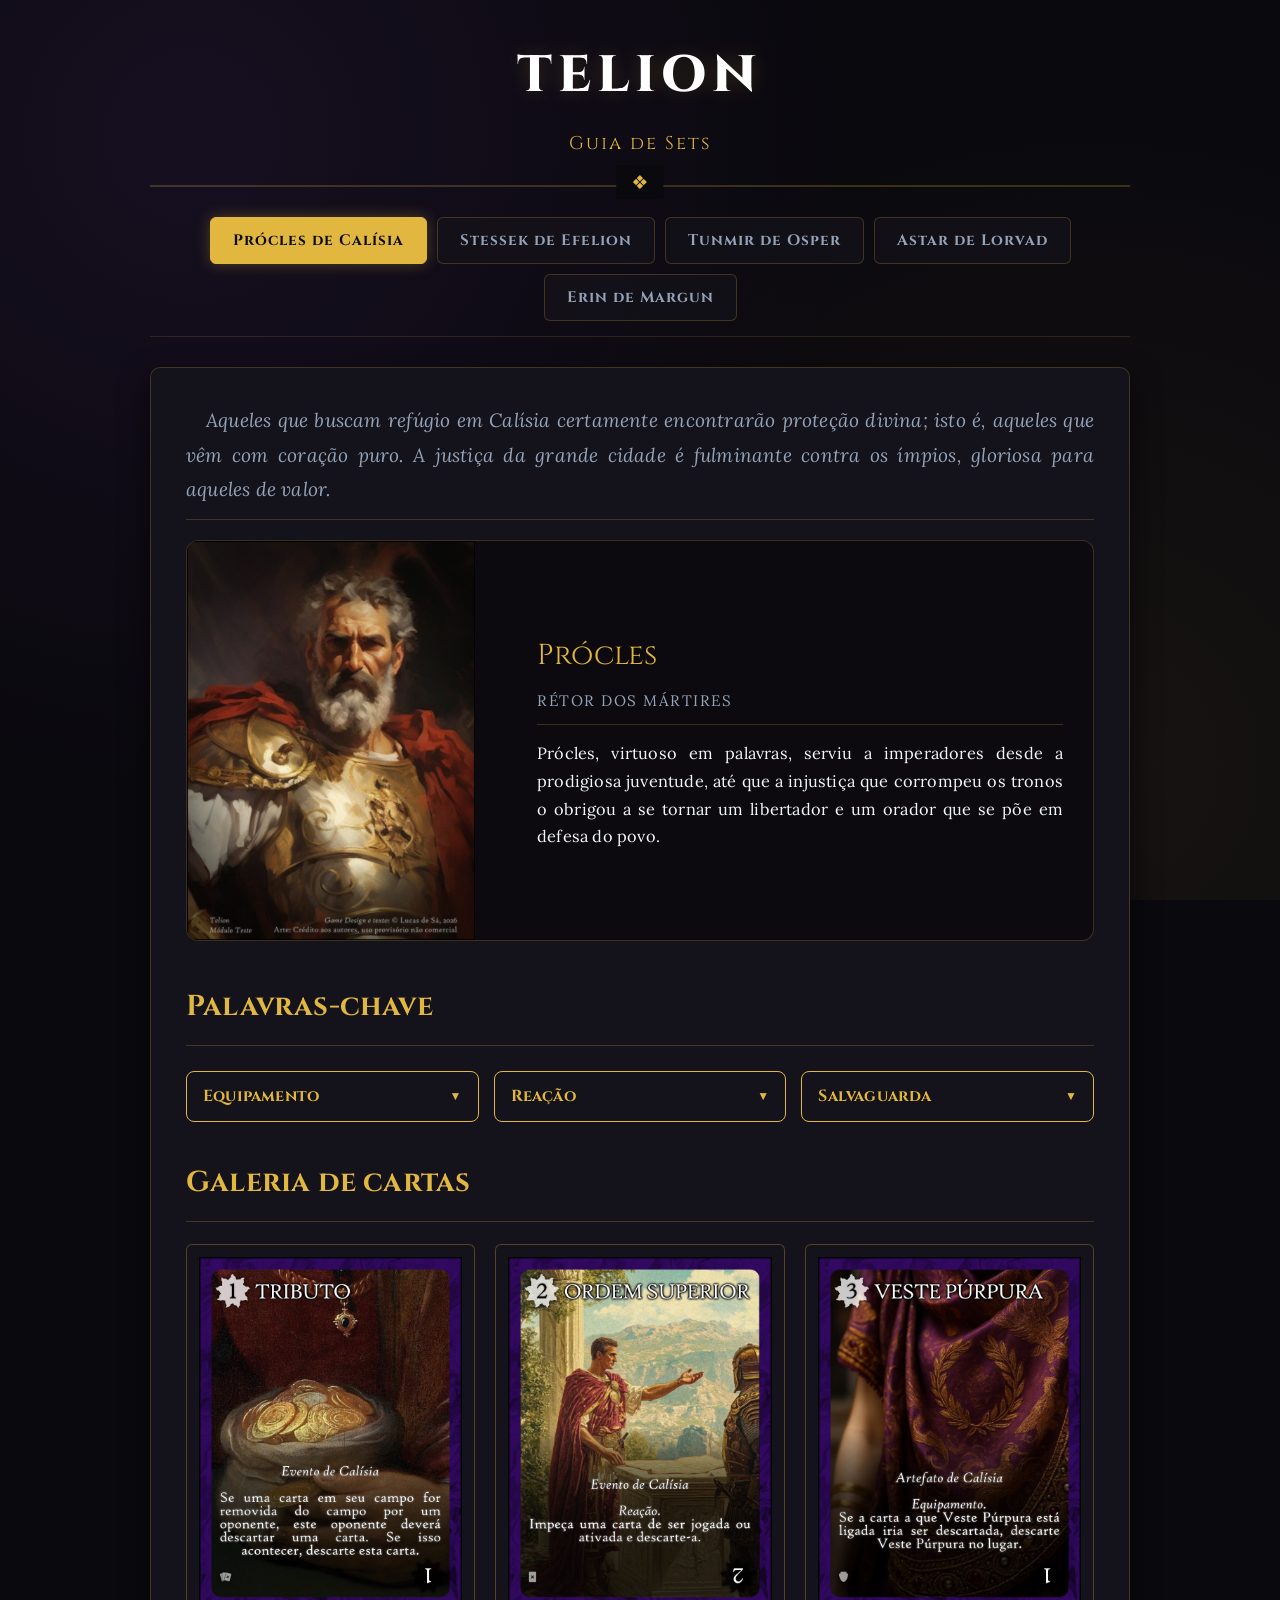
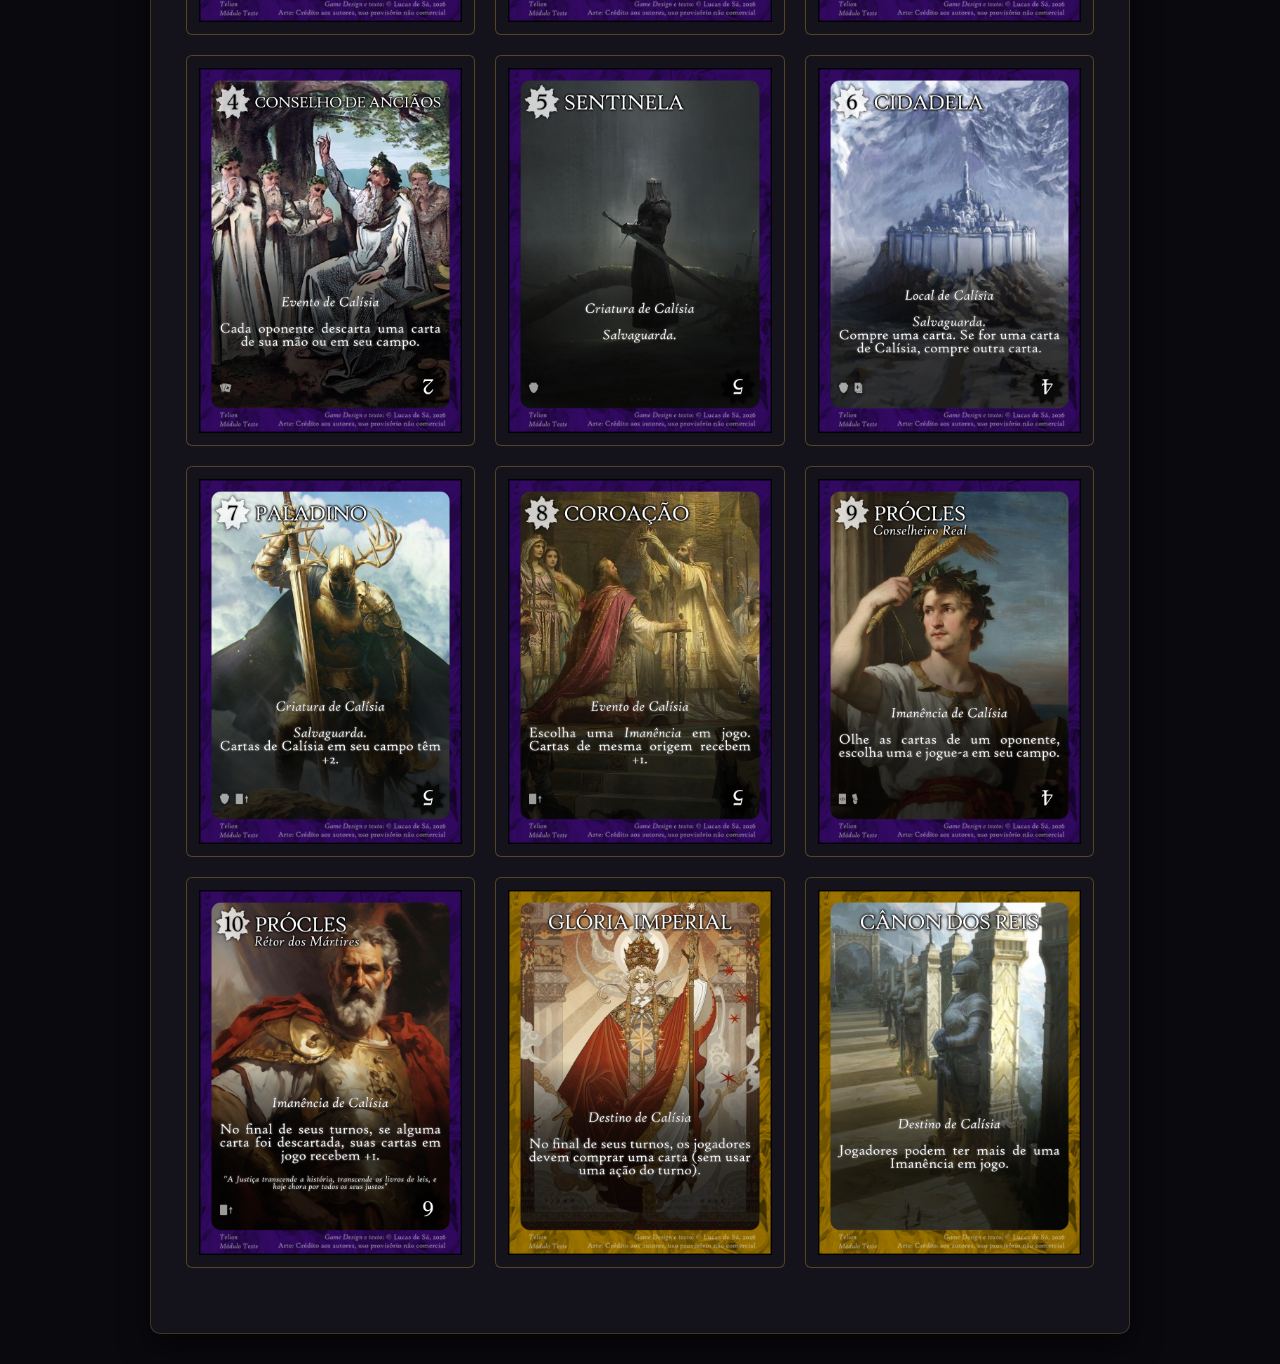
==== commit 69616bb8: "Alterações parciais dos sets: tirar segundas imanências" ====
--- a/sets.html
+++ b/sets.html
@@ -17,22 +17,21 @@
         </header>
 
         <nav class="tabs-nav">
-            <a class="tab-button" href="./index.html">🏠︎</a>
-            <button class="tab-button active" onclick="switchTab('calisia')">Calísia</button>
-            <button class="tab-button" onclick="switchTab('efelion')">Efelion</button>
-            <button class="tab-button" onclick="switchTab('osper')">Osper</button>
-            <button class="tab-button" onclick="switchTab('lorvad')">Lorvad</button>
-            <button class="tab-button" onclick="switchTab('margun')">Margun</button>
+            <button class="tab-button active" onclick="switchTab('procles')">Prócles de Calísia</button>
+            <button class="tab-button" onclick="switchTab('stessek')">Stessek de Efelion</button>
+            <button class="tab-button" onclick="switchTab('tunmir')">Tunmir de Osper</button>
+            <button class="tab-button" onclick="switchTab('astar')">Astar de Lorvad</button>
+            <button class="tab-button" onclick="switchTab('erin')">Erin de Margun</button>
         </nav>
 
-        <div id="calisia" class="tab-content active">
+        <div id="procles" class="tab-content active">
             <div class="panel">
 
                 <p class="set-intro">
                     <i>Aqueles que buscam refúgio em Calísia certamente encontrarão proteção divina; isto é, aqueles que vêm com coração puro. A justiça da grande cidade é fulminante contra os ímpios, gloriosa para aqueles de valor.</i>
                 </p>
 
-                <h2 class="section-title">Imanências</h2>
+                
                 <div class="heroes-showcase">
                     <div class="hero-banner-card">
                         <img class="hero-banner-img" src="Calísia - Prócles.png" alt="Prócles">
@@ -42,15 +41,6 @@
                             <p class="hero-banner-bio">Prócles, virtuoso em palavras, serviu a imperadores desde a prodigiosa juventude, até que a injustiça que corrompeu os tronos o obrigou a se tornar um libertador e um orador que se põe em defesa do povo.</p>
                         </div>
                     </div>
-
-                    <div class="hero-banner-card">
-                        <img class="hero-banner-img" src="">
-                        <div class="hero-banner-content">
-                            <div class="hero-banner-name">Amalie</div>
-                            <div class="hero-banner-role">Matriarca da Lei</div>
-                            <p class="hero-banner-bio">Em desenvolvimento</p>
-                        </div>
-                    </div>
                 </div>
 
                 <h2 class="section-title">Palavras-chave</h2>
@@ -90,31 +80,31 @@
 
                 <div class="gallery-grid">
                     <!-- Substitua ou adicione as imagens de Calísia abaixo -->
-                        <img class="gallery-card" src="cartas/Calísia_10.png" alt="Tributo">
-                        <img class="gallery-card" src="cartas/Calísia_9.png" alt="Ordem Superior">
-                        <img class="gallery-card" src="cartas/Calísia_8.png" alt="Veste Púrpura">
-                        <img class="gallery-card" src="cartas/Calísia_7.png" alt="Conselho de Anciãos">
-                        <img class="gallery-card" src="cartas/Calísia_6.png" alt="Sentinela">
-                        <img class="gallery-card" src="cartas/Calísia_5.png" alt="Cidadela">
-                        <img class="gallery-card" src="cartas/Calísia_4.png" alt="Paladino">
-                        <img class="gallery-card" src="cartas/Calísia_3.png" alt="Coroação">
-                        <img class="gallery-card" src="cartas/Calísia_2.png" alt="Prócles, Conselheiro Real">
-                        <img class="gallery-card" src="cartas/Calísia_1.png" alt="Prócles, Rétor dos Mártires">
-                        <img class="gallery-card" src="cartas/Calísia_12.png" alt="Glória Imperial">
-                        <img class="gallery-card" src="cartas/Calísia_13.png" alt="Cânon dos Reis">
-                </div>
-
-            </div>
-        </div>
-
-        <div id="efelion" class="tab-content">
+                        <img class="gallery-card" loading="lazy" src="cartas/Calísia_10.png" alt="Tributo">
+                        <img class="gallery-card" loading="lazy" src="cartas/Calísia_9.png" alt="Ordem Superior">
+                        <img class="gallery-card" loading="lazy" src="cartas/Calísia_8.png" alt="Veste Púrpura">
+                        <img class="gallery-card" loading="lazy" src="cartas/Calísia_7.png" alt="Conselho de Anciãos">
+                        <img class="gallery-card" loading="lazy" src="cartas/Calísia_6.png" alt="Sentinela">
+                        <img class="gallery-card" loading="lazy" src="cartas/Calísia_5.png" alt="Cidadela">
+                        <img class="gallery-card" loading="lazy" src="cartas/Calísia_4.png" alt="Paladino">
+                        <img class="gallery-card" loading="lazy" src="cartas/Calísia_3.png" alt="Coroação">
+                        <img class="gallery-card" loading="lazy" src="cartas/Calísia_2.png" alt="Prócles, Conselheiro Real">
+                        <img class="gallery-card" loading="lazy" src="cartas/Calísia_1.png" alt="Prócles, Rétor dos Mártires">
+                        <img class="gallery-card" loading="lazy" src="cartas/Calísia_12.png" alt="Glória Imperial">
+                        <img class="gallery-card" loading="lazy" src="cartas/Calísia_13.png" alt="Cânon dos Reis">
+                </div>
+
+            </div>
+        </div>
+
+        <div id="stessek" class="tab-content">
             <div class="panel">
                 
                 <p class="set-intro">
                     Em Efelion, os fios do destino são mais maleáveis, leves como o incenso, esguios como os riachos. Os mais atentos ao sobrenatural são capazes de ver e ouvir aquilo que os espíritos escondem.
                 </p>
 
-                <h2 class="section-title">Imanências</h2>
+                
 
                 <div class="heroes-showcase">
                     <div class="hero-banner-card">
@@ -127,15 +117,6 @@
                             </p>
                         </div>
                     </div>
-
-                    <div class="hero-banner-card">
-                        <img class="hero-banner-img" src="">
-                        <div class="hero-banner-content">
-                            <div class="hero-banner-name">Shem-Kofar</div>
-                            <div class="hero-banner-role">Rei Profeta</div>
-                            <p class="hero-banner-bio">Em desenvolvimento</p>
-                        </div>
-                    </div>
                 </div>
 
                 <h2 class="section-title">Palavras-chave</h2>
@@ -161,32 +142,32 @@
 
                 <div class="gallery-grid">
 
-                        <img class="gallery-card" src="cartas/Telion - Efelion_1.png" alt="Divinação">
-                        <img class="gallery-card" src="cartas/Telion - Efelion_2.png" alt="Sombra">
-                        <img class="gallery-card" src="cartas/Telion - Efelion_3.png" alt="Olhos na Escuridão">
-                        <img class="gallery-card" src="cartas/Telion - Efelion_4.png" alt="Enviado do Destino">
-                        <img class="gallery-card" src="cartas/Telion - Efelion_5.png" alt="Possessão">
-                        <img class="gallery-card" src="cartas/Telion - Efelion_6.png" alt="Divindade Esquecida">
-                        <img class="gallery-card" src="cartas/Telion - Efelion_7.png" alt="Eclipse">
-                        <img class="gallery-card" src="cartas/Telion - Efelion_8.png" alt="Sefret, Astro Encarnado">
-                        <img class="gallery-card" src="cartas/Telion - Efelion_9.png" alt="Stessek, a Astromante">
-                        <img class="gallery-card" src="cartas/Telion - Efelion_10.png" alt="Stessek, a Noite">
-                        <img class="gallery-card" src="cartas/Telion - Efelion_12.png" alt="Teose">
-                        <img class="gallery-card" src="cartas/Telion - Efelion_13.png" alt="Gnose">
-
-                </div>
-
-            </div>
-        </div>
-
-        <div id="osper" class="tab-content">
+                        <img class="gallery-card" loading="lazy" src="cartas/Telion - Efelion_1.png" alt="Divinação">
+                        <img class="gallery-card" loading="lazy" src="cartas/Telion - Efelion_2.png" alt="Sombra">
+                        <img class="gallery-card" loading="lazy" src="cartas/Telion - Efelion_3.png" alt="Olhos na Escuridão">
+                        <img class="gallery-card" loading="lazy" src="cartas/Telion - Efelion_4.png" alt="Enviado do Destino">
+                        <img class="gallery-card" loading="lazy" src="cartas/Telion - Efelion_5.png" alt="Possessão">
+                        <img class="gallery-card" loading="lazy" src="cartas/Telion - Efelion_6.png" alt="Divindade Esquecida">
+                        <img class="gallery-card" loading="lazy" src="cartas/Telion - Efelion_7.png" alt="Eclipse">
+                        <img class="gallery-card" loading="lazy" src="cartas/Telion - Efelion_8.png" alt="Sefret, Astro Encarnado">
+                        <img class="gallery-card" loading="lazy" src="cartas/Telion - Efelion_9.png" alt="Stessek, a Astromante">
+                        <img class="gallery-card" loading="lazy" src="cartas/Telion - Efelion_10.png" alt="Stessek, a Noite">
+                        <img class="gallery-card" loading="lazy" src="cartas/Telion - Efelion_12.png" alt="Teose">
+                        <img class="gallery-card" loading="lazy" src="cartas/Telion - Efelion_13.png" alt="Gnose">
+
+                </div>
+
+            </div>
+        </div>
+
+        <div id="tunmir" class="tab-content">
             <div class="panel">
                 
                 <p class="set-intro">
                     Nos campos de Osper, aqueles de espírito bravio herdam o louvor das gerações. Os que anseiam por liberdade a conquistam com perícia e os dignos recebem o mistério do sagrado metal Osperita.
                 </p>
 
-                <h2 class="section-title">Imanências</h2>
+                
 
                 <div class="heroes-showcase">
                     <div class="hero-banner-card">
@@ -199,15 +180,6 @@
                             </p>
                         </div>
                     </div>
-
-                    <div class="hero-banner-card">
-                        <img class="hero-banner-img" src="">
-                        <div class="hero-banner-content">
-                            <div class="hero-banner-name">Feskör</div>
-                            <div class="hero-banner-role">Espada do Apocalipse</div>
-                            <p class="hero-banner-bio">Em desenvolvimento</p>
-                        </div>
-                    </div>
                 </div>
 
                 <h2 class="section-title">Palavras-chave</h2>
@@ -238,30 +210,30 @@
 
                 <div class="gallery-grid">
 
-                    <img class="gallery-card" src="cartas/Telion - Osper_1.png" alt="Ressentimento">
-                    <img class="gallery-card" src="cartas/Telion - Osper_2.png" alt="Espadachim">
-                    <img class="gallery-card" src="cartas/Telion - Osper_3.png" alt="Campos de Sangue">
-                    <img class="gallery-card" src="cartas/Telion - Osper_4.png" alt="Emboscada">
-                    <img class="gallery-card" src="cartas/Telion - Osper_5.png" alt="Espada de Osperita">
-                    <img class="gallery-card" src="cartas/Telion - Osper_6.png" alt="Vingança">
-                    <img class="gallery-card" src="cartas/Telion - Osper_7.png" alt="Caminho do Guerreiro">
-                    <img class="gallery-card" src="cartas/Telion - Osper_8.png" alt="Húbris">
-                    <img class="gallery-card" src="cartas/Telion - Osper_9.png" alt="Tunmir da Lâmina Sacra">
-                    <img class="gallery-card" src="cartas/Telion - Osper_10.png" alt="Tunmir, o Imortal">
-                    <img class="gallery-card" src="cartas/Telion - Osper_12.png" alt="Canção Imortal">
-                    <img class="gallery-card" src="cartas/Telion - Osper_13.png" alt="Catársis">
-                </div>
-            </div>
-        </div>
-
-        <div id="lorvad" class="tab-content">
+                    <img class="gallery-card" loading="lazy" src="cartas/Telion - Osper_1.png" alt="Ressentimento">
+                    <img class="gallery-card" loading="lazy" src="cartas/Telion - Osper_2.png" alt="Espadachim">
+                    <img class="gallery-card" loading="lazy" src="cartas/Telion - Osper_3.png" alt="Campos de Sangue">
+                    <img class="gallery-card" loading="lazy" src="cartas/Telion - Osper_4.png" alt="Emboscada">
+                    <img class="gallery-card" loading="lazy" src="cartas/Telion - Osper_5.png" alt="Espada de Osperita">
+                    <img class="gallery-card" loading="lazy" src="cartas/Telion - Osper_6.png" alt="Vingança">
+                    <img class="gallery-card" loading="lazy" src="cartas/Telion - Osper_7.png" alt="Caminho do Guerreiro">
+                    <img class="gallery-card" loading="lazy" src="cartas/Telion - Osper_8.png" alt="Húbris">
+                    <img class="gallery-card" loading="lazy" src="cartas/Telion - Osper_9.png" alt="Tunmir da Lâmina Sacra">
+                    <img class="gallery-card" loading="lazy" src="cartas/Telion - Osper_10.png" alt="Tunmir, o Imortal">
+                    <img class="gallery-card" loading="lazy" src="cartas/Telion - Osper_12.png" alt="Canção Imortal">
+                    <img class="gallery-card" loading="lazy" src="cartas/Telion - Osper_13.png" alt="Catársis">
+                </div>
+            </div>
+        </div>
+
+        <div id="astar" class="tab-content">
             <div class="panel">
                 
                 <p class="set-intro">
                     Lorvad, País dos Cavaleiros. Muitos dos que aqui crescem aprendem desde cedo que a vida não é dada, mas deve ser conquistada. O Caminho é não dobrar os joelhos antes de brandir a lança.
                 </p>
 
-                <h2 class="section-title">Imanências</h2>
+                
 
                 <div class="heroes-showcase">
                     <div class="hero-banner-card">
@@ -274,15 +246,6 @@
                             </p>
                         </div>
                     </div>
-
-                    <div class="hero-banner-card">
-                        <img class="hero-banner-img" src="">
-                        <div class="hero-banner-content">
-                            <div class="hero-banner-name">Remmskar</div>
-                            <div class="hero-banner-role">Solista da Tempestade</div>
-                            <p class="hero-banner-bio">Em desenvolvimento</p>
-                        </div>
-                    </div>
                 </div>
 
                 <h2 class="section-title">Palavras-chave</h2>
@@ -299,31 +262,31 @@
 
                 <div class="gallery-grid">
 
-                        <img class="gallery-card" src="cartas/Telion - Lorvad_1.png" alt="Dom da Inocência">
-                        <img class="gallery-card" src="cartas/Telion - Lorvad_2.png" alt="Cântico de Batalha">
-                        <img class="gallery-card" src="cartas/Telion - Lorvad_3.png" alt="Ventos Impetuosos">
-                        <img class="gallery-card" src="cartas/Telion - Lorvad_4.png" alt="Cavalo Fiel">
-                        <img class="gallery-card" src="cartas/Telion - Lorvad_5.png" alt="Bravura">
-                        <img class="gallery-card" src="cartas/Telion - Lorvad_6.png" alt="Chamado à Aventura">
-                        <img class="gallery-card" src="cartas/Telion - Lorvad_7.png" alt="Salto de Fé">
-                        <img class="gallery-card" src="cartas/Telion - Lorvad_8.png" alt="Embate Inesquecível">
-                        <img class="gallery-card" src="cartas/Telion - Lorvad_9.png" alt="Astar, Prodígio Cavaleiro">
-                        <img class="gallery-card" src="cartas/Telion - Lorvad_10.png" alt="Astar, Anjo da Liberdade">
-                        <img class="gallery-card" src="cartas/Telion - Lorvad_11.png" alt="Espírito Desacorrentado">
-                        <img class="gallery-card" src="cartas/Telion - Lorvad_12.png" alt="Romper Barreiras">
-
-                </div>
-            </div>
-        </div>
-
-        <div id="margun" class="tab-content">
+                        <img class="gallery-card" loading="lazy" src="cartas/Telion - Lorvad_1.png" alt="Dom da Inocência">
+                        <img class="gallery-card" loading="lazy" src="cartas/Telion - Lorvad_2.png" alt="Cântico de Batalha">
+                        <img class="gallery-card" loading="lazy" src="cartas/Telion - Lorvad_3.png" alt="Ventos Impetuosos">
+                        <img class="gallery-card" loading="lazy" src="cartas/Telion - Lorvad_4.png" alt="Cavalo Fiel">
+                        <img class="gallery-card" loading="lazy" src="cartas/Telion - Lorvad_5.png" alt="Bravura">
+                        <img class="gallery-card" loading="lazy" src="cartas/Telion - Lorvad_6.png" alt="Chamado à Aventura">
+                        <img class="gallery-card" loading="lazy" src="cartas/Telion - Lorvad_7.png" alt="Salto de Fé">
+                        <img class="gallery-card" loading="lazy" src="cartas/Telion - Lorvad_8.png" alt="Embate Inesquecível">
+                        <img class="gallery-card" loading="lazy" src="cartas/Telion - Lorvad_9.png" alt="Astar, Prodígio Cavaleiro">
+                        <img class="gallery-card" loading="lazy" src="cartas/Telion - Lorvad_10.png" alt="Astar, Anjo da Liberdade">
+                        <img class="gallery-card" loading="lazy" src="cartas/Telion - Lorvad_11.png" alt="Espírito Desacorrentado">
+                        <img class="gallery-card" loading="lazy" src="cartas/Telion - Lorvad_12.png" alt="Romper Barreiras">
+
+                </div>
+            </div>
+        </div>
+
+        <div id="erin" class="tab-content">
             <div class="panel">
                 
                 <p class="set-intro">
                     Os segredos dos mortos estão guardados sob o véu inseparável do submundo, porém ocasionalmente alguns conseguem escutar os sussurros que vêm do outro lado; principalmente quando se trata dos divinadores de Margun.
                 </p>
 
-                <h2 class="section-title">Imanências</h2>
+                
 
                 <div class="heroes-showcase">
                     <div class="hero-banner-card">
@@ -336,15 +299,6 @@
                             </p>
                         </div>
                     </div>
-
-                    <div class="hero-banner-card">
-                        <img class="hero-banner-img" src="">
-                        <div class="hero-banner-content">
-                            <div class="hero-banner-name">Baruk</div>
-                            <div class="hero-banner-role">Rei Caído</div>
-                            <p class="hero-banner-bio">Em desenvolvimento</p>
-                        </div>
-                    </div>
                 </div>
 
                 <h2 class="section-title">Palavras-chave</h2>
@@ -361,18 +315,18 @@
 
                 <div class="gallery-grid">
 
-                        <img class="gallery-card" src="cartas/Telion - Margun_1.png" alt="Rito Fúnebre">
-                        <img class="gallery-card" src="cartas/Telion - Margun_2.png" alt="Incensário">
-                        <img class="gallery-card" src="cartas/Telion - Margun_3.png" alt="Culto aos Ancestrais">
-                        <img class="gallery-card" src="cartas/Telion - Margun_4.png" alt="Jardim do Descanso">
-                        <img class="gallery-card" src="cartas/Telion - Margun_5.png" alt="Epitáfio">
-                        <img class="gallery-card" src="cartas/Telion - Margun_6.png" alt="Fantasma">
-                        <img class="gallery-card" src="cartas/Telion - Margun_7.png" alt="Dança dos Mortos">
-                        <img class="gallery-card" src="cartas/Telion - Margun_8.png" alt="Condrac, Guia do Submundo">
-                        <img class="gallery-card" src="cartas/Telion - Margun_9.png" alt="Erin, Dama Carpideira">
-                        <img class="gallery-card" src="cartas/Telion - Margun_10.png" alt="Erin, Musa da Lamentação">
-                        <img class="gallery-card" src="cartas/Telion - Margun_11.png" alt="Reencarnação">
-                        <img class="gallery-card" src="cartas/Telion - Margun_12.png" alt="Paz Eterna">
+                        <img class="gallery-card" loading="lazy" src="cartas/Telion - Margun_1.png" alt="Rito Fúnebre">
+                        <img class="gallery-card" loading="lazy" src="cartas/Telion - Margun_2.png" alt="Incensário">
+                        <img class="gallery-card" loading="lazy" src="cartas/Telion - Margun_3.png" alt="Culto aos Ancestrais">
+                        <img class="gallery-card" loading="lazy" src="cartas/Telion - Margun_4.png" alt="Jardim do Descanso">
+                        <img class="gallery-card" loading="lazy" src="cartas/Telion - Margun_5.png" alt="Epitáfio">
+                        <img class="gallery-card" loading="lazy" src="cartas/Telion - Margun_6.png" alt="Fantasma">
+                        <img class="gallery-card" loading="lazy" src="cartas/Telion - Margun_7.png" alt="Dança dos Mortos">
+                        <img class="gallery-card" loading="lazy" src="cartas/Telion - Margun_8.png" alt="Condrac, Guia do Submundo">
+                        <img class="gallery-card" loading="lazy" src="cartas/Telion - Margun_9.png" alt="Erin, Dama Carpideira">
+                        <img class="gallery-card" loading="lazy" src="cartas/Telion - Margun_10.png" alt="Erin, Musa da Lamentação">
+                        <img class="gallery-card" loading="lazy" src="cartas/Telion - Margun_11.png" alt="Reencarnação">
+                        <img class="gallery-card" loading="lazy" src="cartas/Telion - Margun_12.png" alt="Paz Eterna">
 
                 </div>
             </div>
--- a/style.css
+++ b/style.css
@@ -467,6 +467,9 @@
              font-size: 1.2rem;
              margin-bottom: 20px;
              font-style: italic;
+             border-bottom: 1px solid var(--border-color);
+             padding-bottom: 12px;
+             color: var(--text-muted);
         }
 
         .kw-dropdown-item {
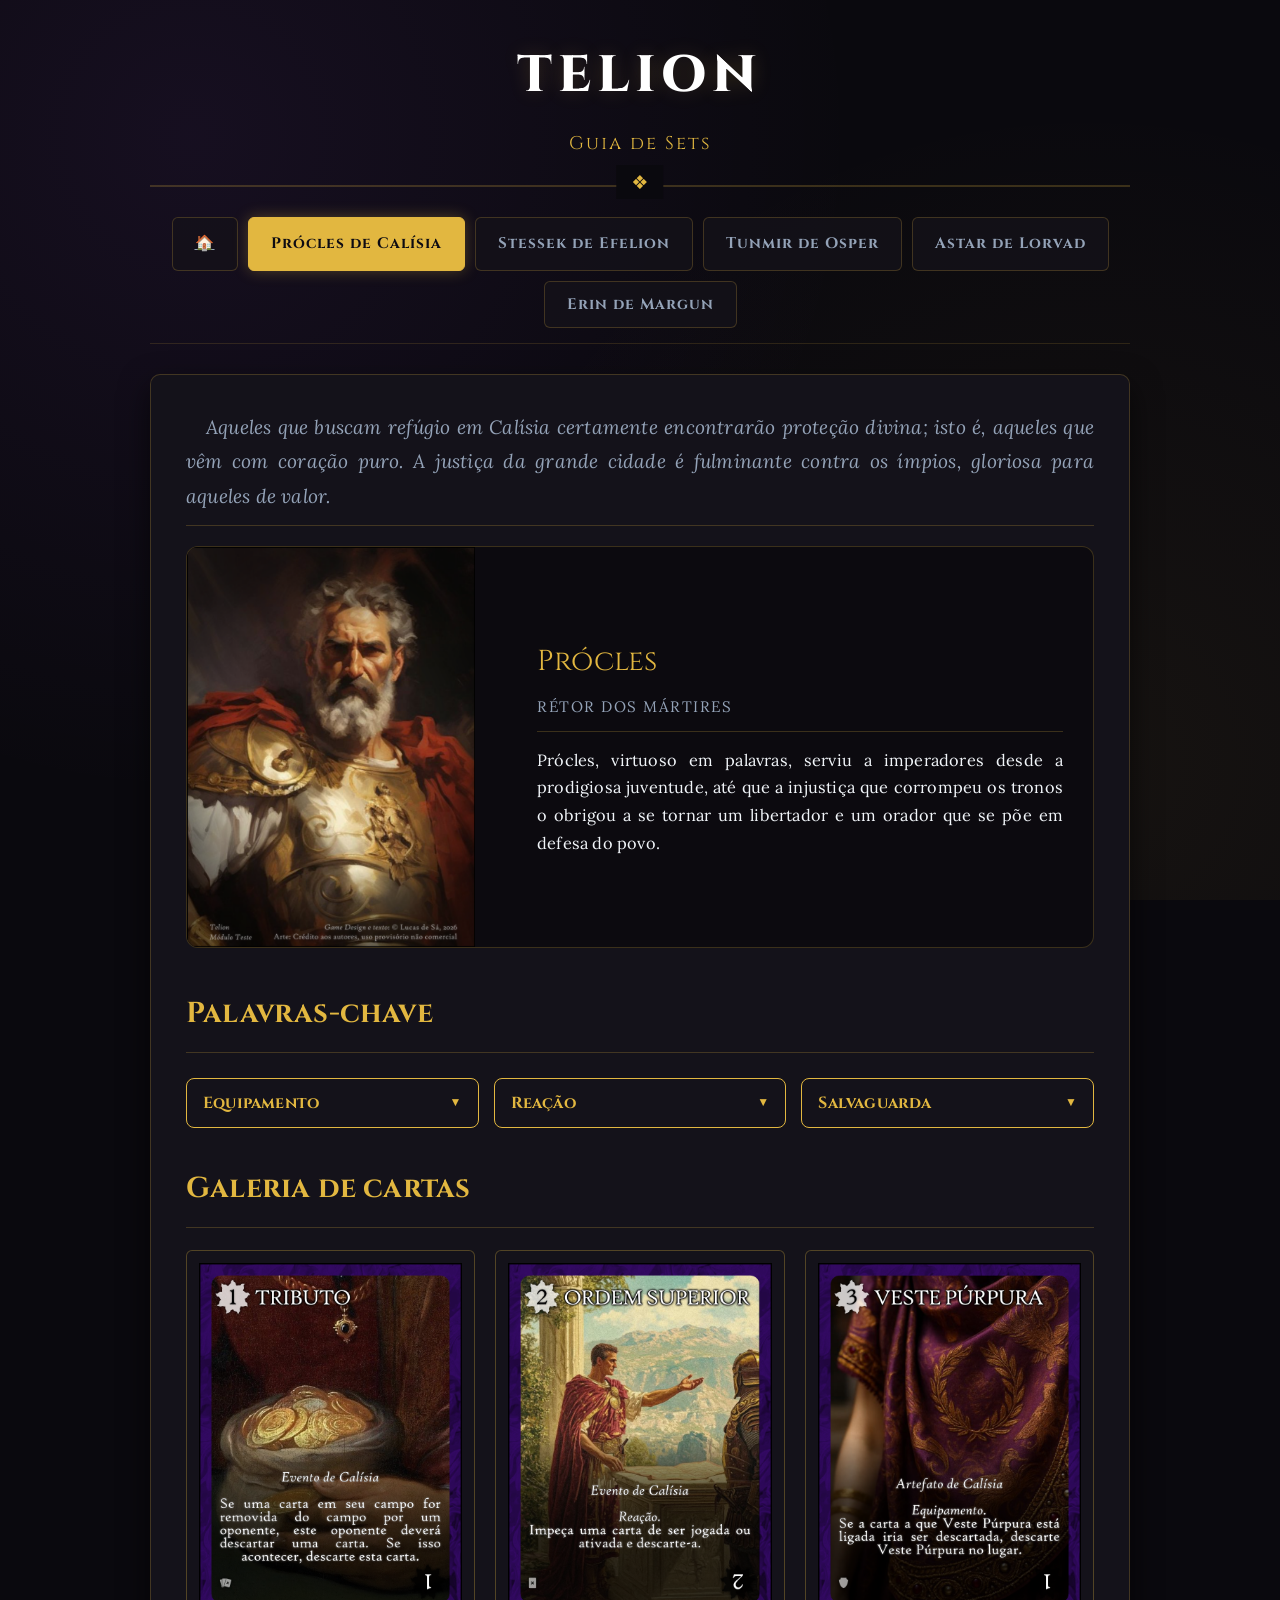
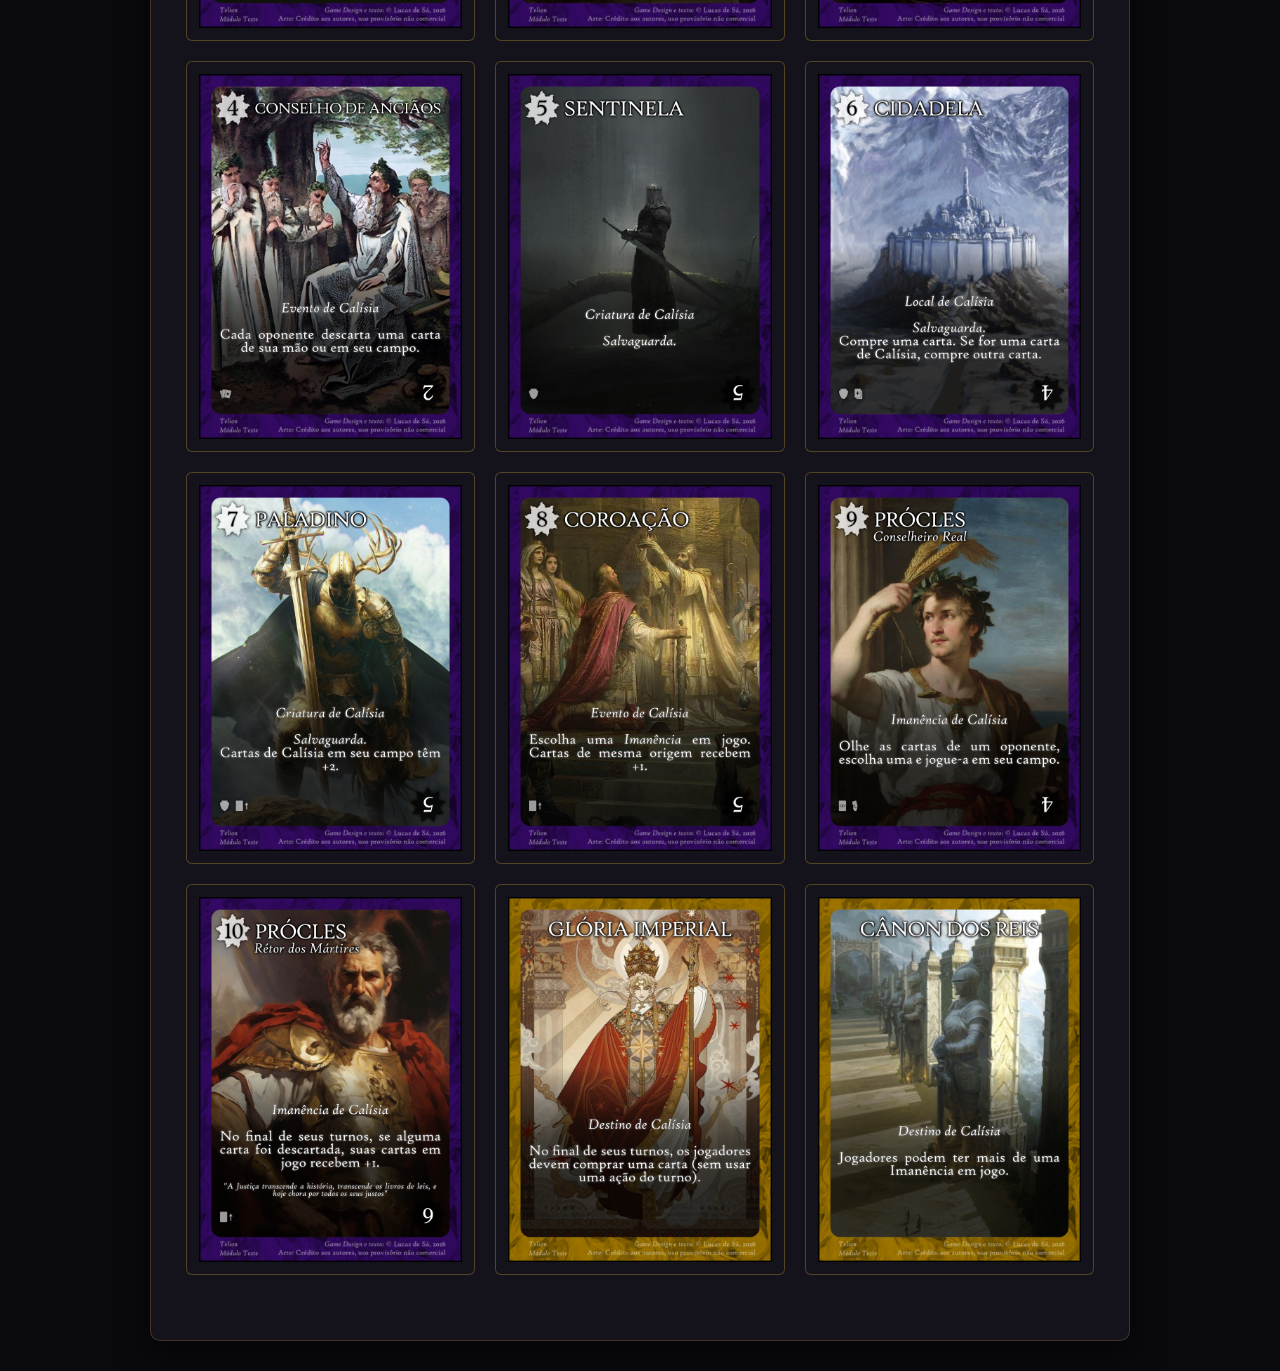
==== commit c0971877: "Adicionar botão home" ====
--- a/sets.html
+++ b/sets.html
@@ -17,6 +17,7 @@
         </header>
 
         <nav class="tabs-nav">
+            <a class="tab-button" href="./index.html">🏠</a>
             <button class="tab-button active" onclick="switchTab('procles')">Prócles de Calísia</button>
             <button class="tab-button" onclick="switchTab('stessek')">Stessek de Efelion</button>
             <button class="tab-button" onclick="switchTab('tunmir')">Tunmir de Osper</button>
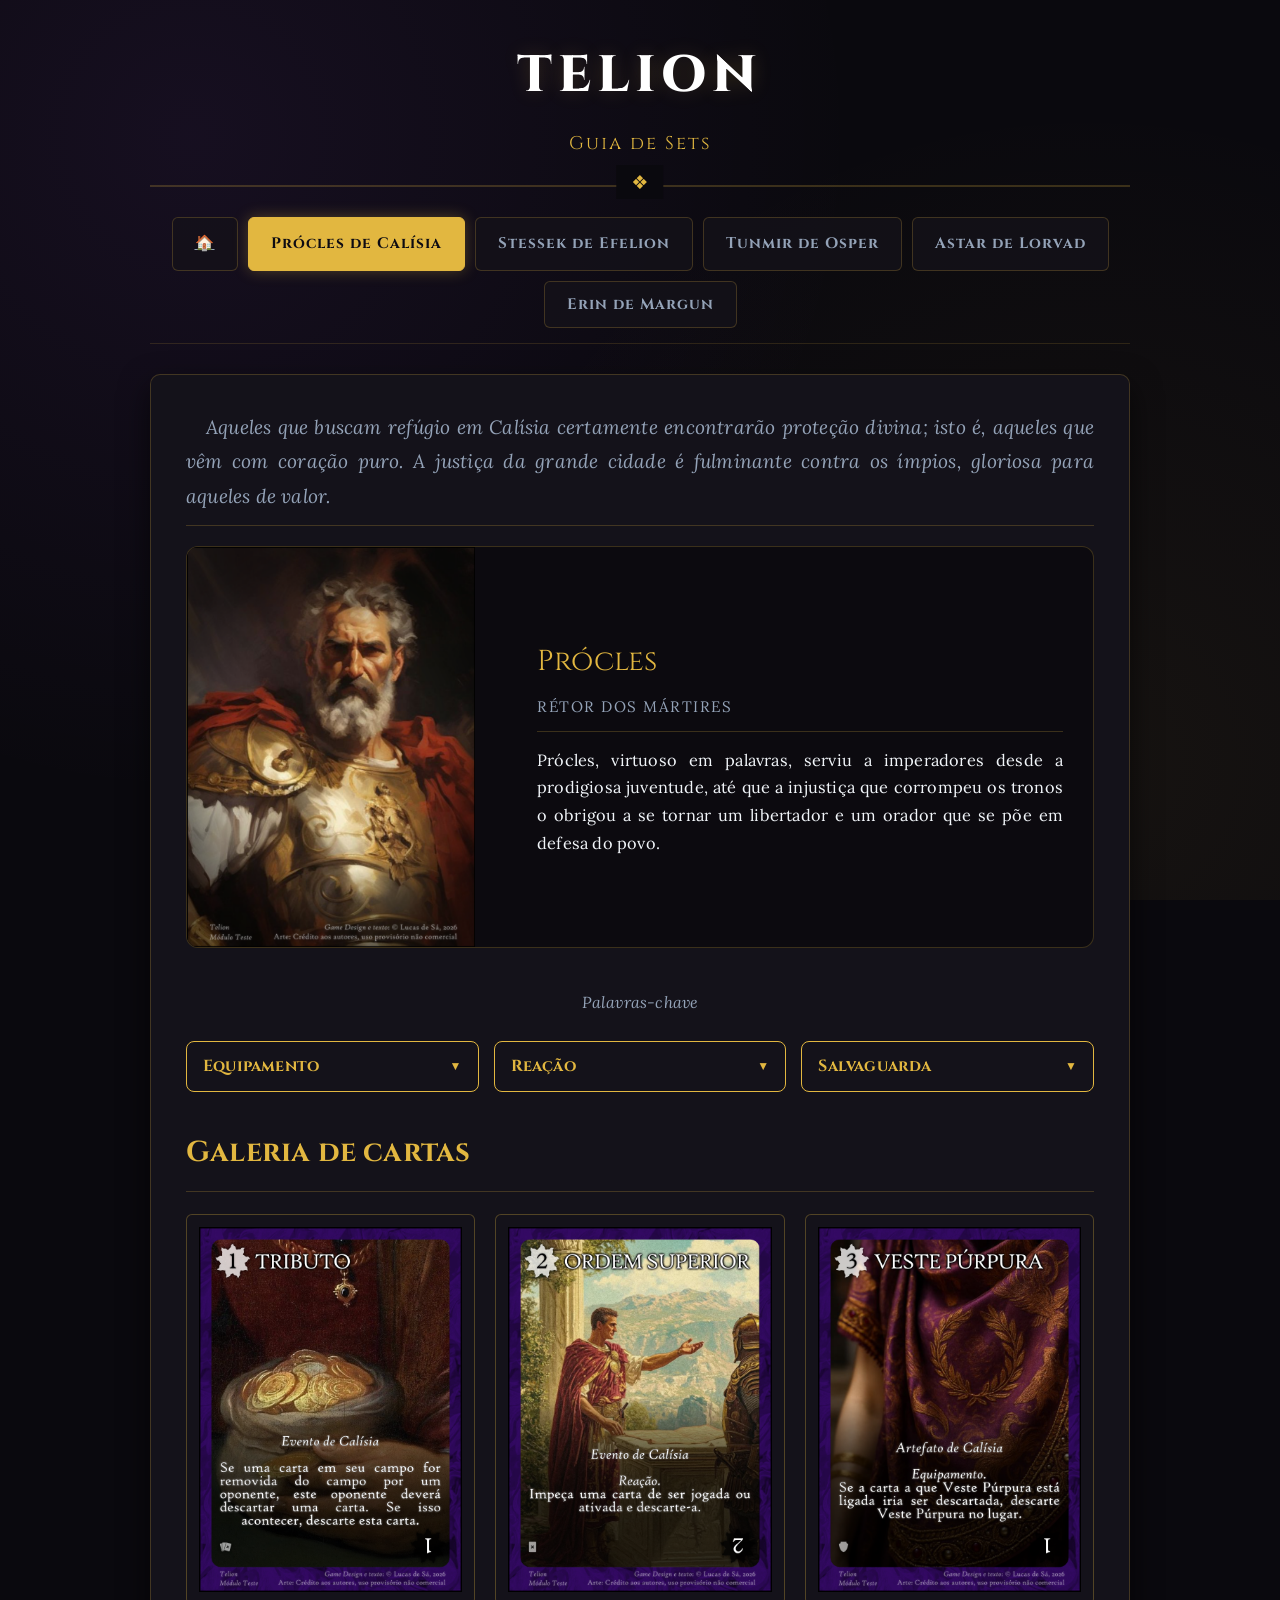
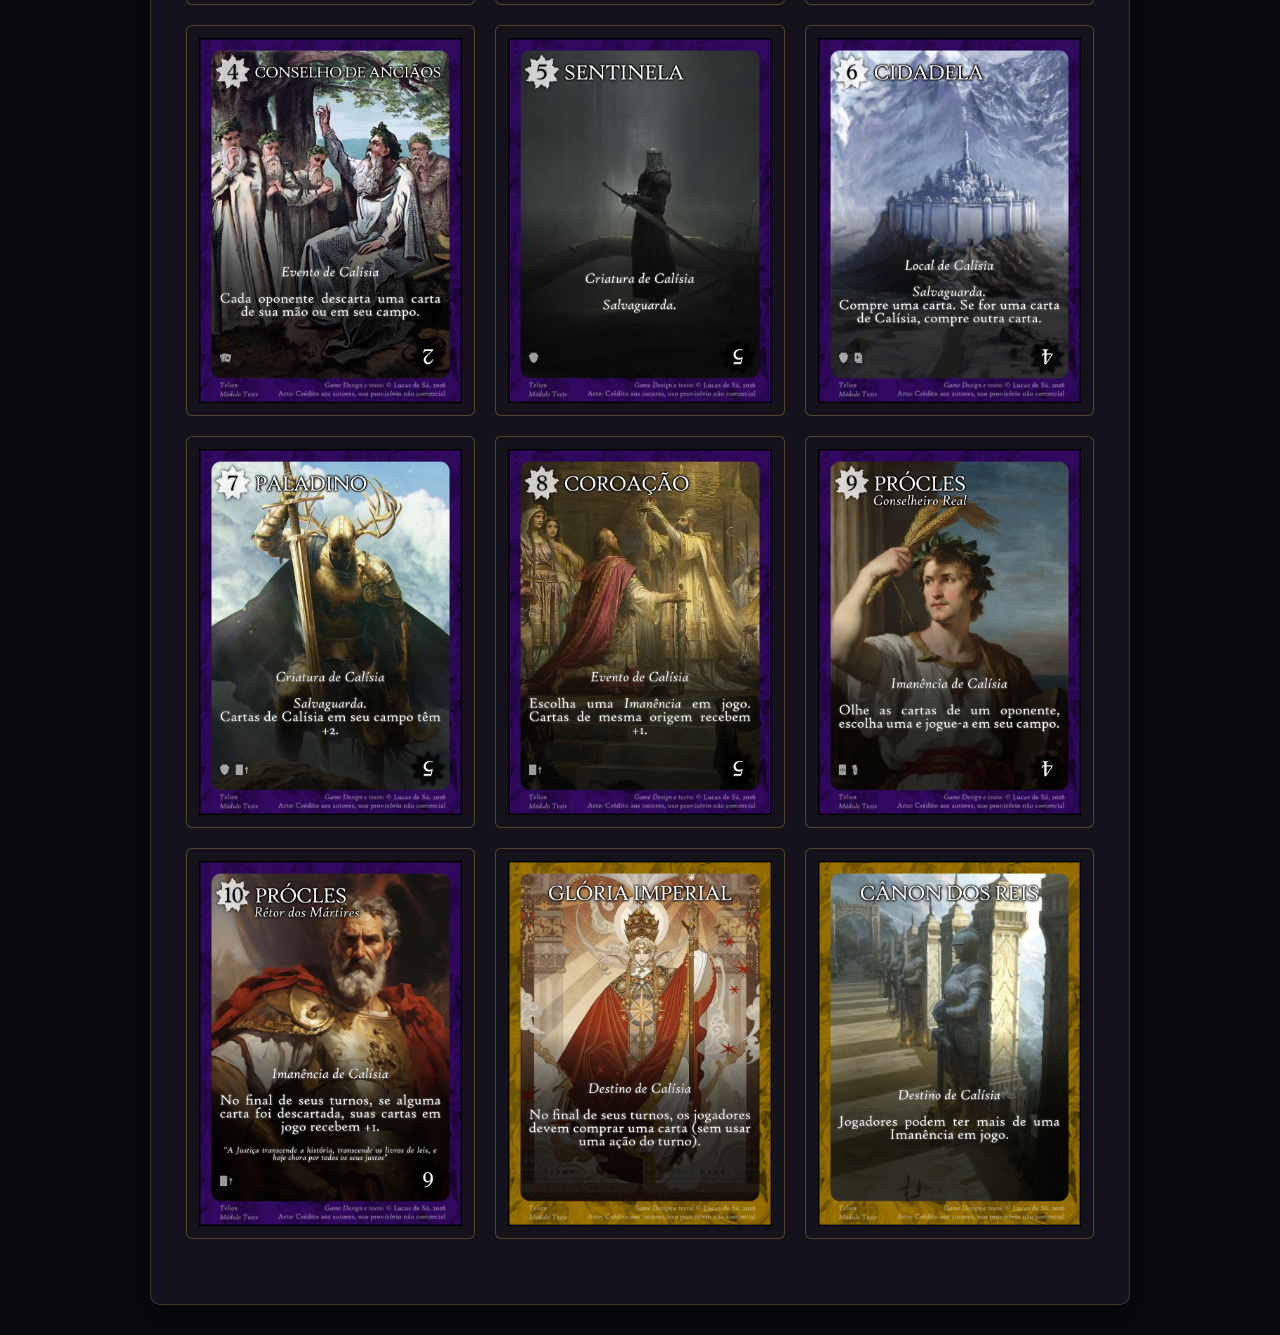
==== commit f8635605: "Polimento do flow dos sets" ====
--- a/sets.html
+++ b/sets.html
@@ -44,7 +44,7 @@
                     </div>
                 </div>
 
-                <h2 class="section-title">Palavras-chave</h2>
+                <p style="font-size: 1rem; color: var(--text-muted); text-align: center; font-style: italic; text-indent: 0px;">Palavras-chave</p>
 
                 <div class="keywords-grid">
                     
@@ -105,8 +105,6 @@
                     Em Efelion, os fios do destino são mais maleáveis, leves como o incenso, esguios como os riachos. Os mais atentos ao sobrenatural são capazes de ver e ouvir aquilo que os espíritos escondem.
                 </p>
 
-                
-
                 <div class="heroes-showcase">
                     <div class="hero-banner-card">
                         <img class="hero-banner-img" src="Efelion - Stessek.png" alt="Stessek">
@@ -120,7 +118,7 @@
                     </div>
                 </div>
 
-                <h2 class="section-title">Palavras-chave</h2>
+                <p style="font-size: 1rem; color: var(--text-muted); text-align: center; font-style: italic; text-indent: 0px;">Palavras-chave</p>
 
                 <div class="keywords-grid">
                     
@@ -168,8 +166,6 @@
                     Nos campos de Osper, aqueles de espírito bravio herdam o louvor das gerações. Os que anseiam por liberdade a conquistam com perícia e os dignos recebem o mistério do sagrado metal Osperita.
                 </p>
 
-                
-
                 <div class="heroes-showcase">
                     <div class="hero-banner-card">
                         <img class="hero-banner-img" src="Osper - Tunmir.png" alt="Tunmir">
@@ -183,7 +179,7 @@
                     </div>
                 </div>
 
-                <h2 class="section-title">Palavras-chave</h2>
+                <p style="font-size: 1rem; color: var(--text-muted); text-align: center; font-style: italic; text-indent: 0px;">Palavras-chave</p>
 
                 <div class="keywords-grid">
                     
@@ -234,8 +230,6 @@
                     Lorvad, País dos Cavaleiros. Muitos dos que aqui crescem aprendem desde cedo que a vida não é dada, mas deve ser conquistada. O Caminho é não dobrar os joelhos antes de brandir a lança.
                 </p>
 
-                
-
                 <div class="heroes-showcase">
                     <div class="hero-banner-card">
                         <img class="hero-banner-img" src="Lorvad - Astar.png" alt="Astar">
@@ -249,12 +243,10 @@
                     </div>
                 </div>
 
-                <h2 class="section-title">Palavras-chave</h2>
-
                 <div class="keywords-grid">
                     
                     <p style="font-size: 0.9rem; color: var(--text-muted); font-style: italic;">
-                            (Este set não possui palavras-chave específicas).
+                            (Este set não possui palavras-chave).
                         </p>
 
                 </div>
@@ -287,8 +279,6 @@
                     Os segredos dos mortos estão guardados sob o véu inseparável do submundo, porém ocasionalmente alguns conseguem escutar os sussurros que vêm do outro lado; principalmente quando se trata dos divinadores de Margun.
                 </p>
 
-                
-
                 <div class="heroes-showcase">
                     <div class="hero-banner-card">
                         <img class="hero-banner-img" src="Margun - Erin.png" alt="Erin">
@@ -301,13 +291,10 @@
                         </div>
                     </div>
                 </div>
-
-                <h2 class="section-title">Palavras-chave</h2>
-
                 <div class="keywords-grid">
                     
                     <p style="font-size: 0.9rem; color: var(--text-muted); font-style: italic;">
-                            (Este set não possui palavras-chave específicas).
+                            (Este set não possui palavras-chave).
                         </p>
 
                 </div>
